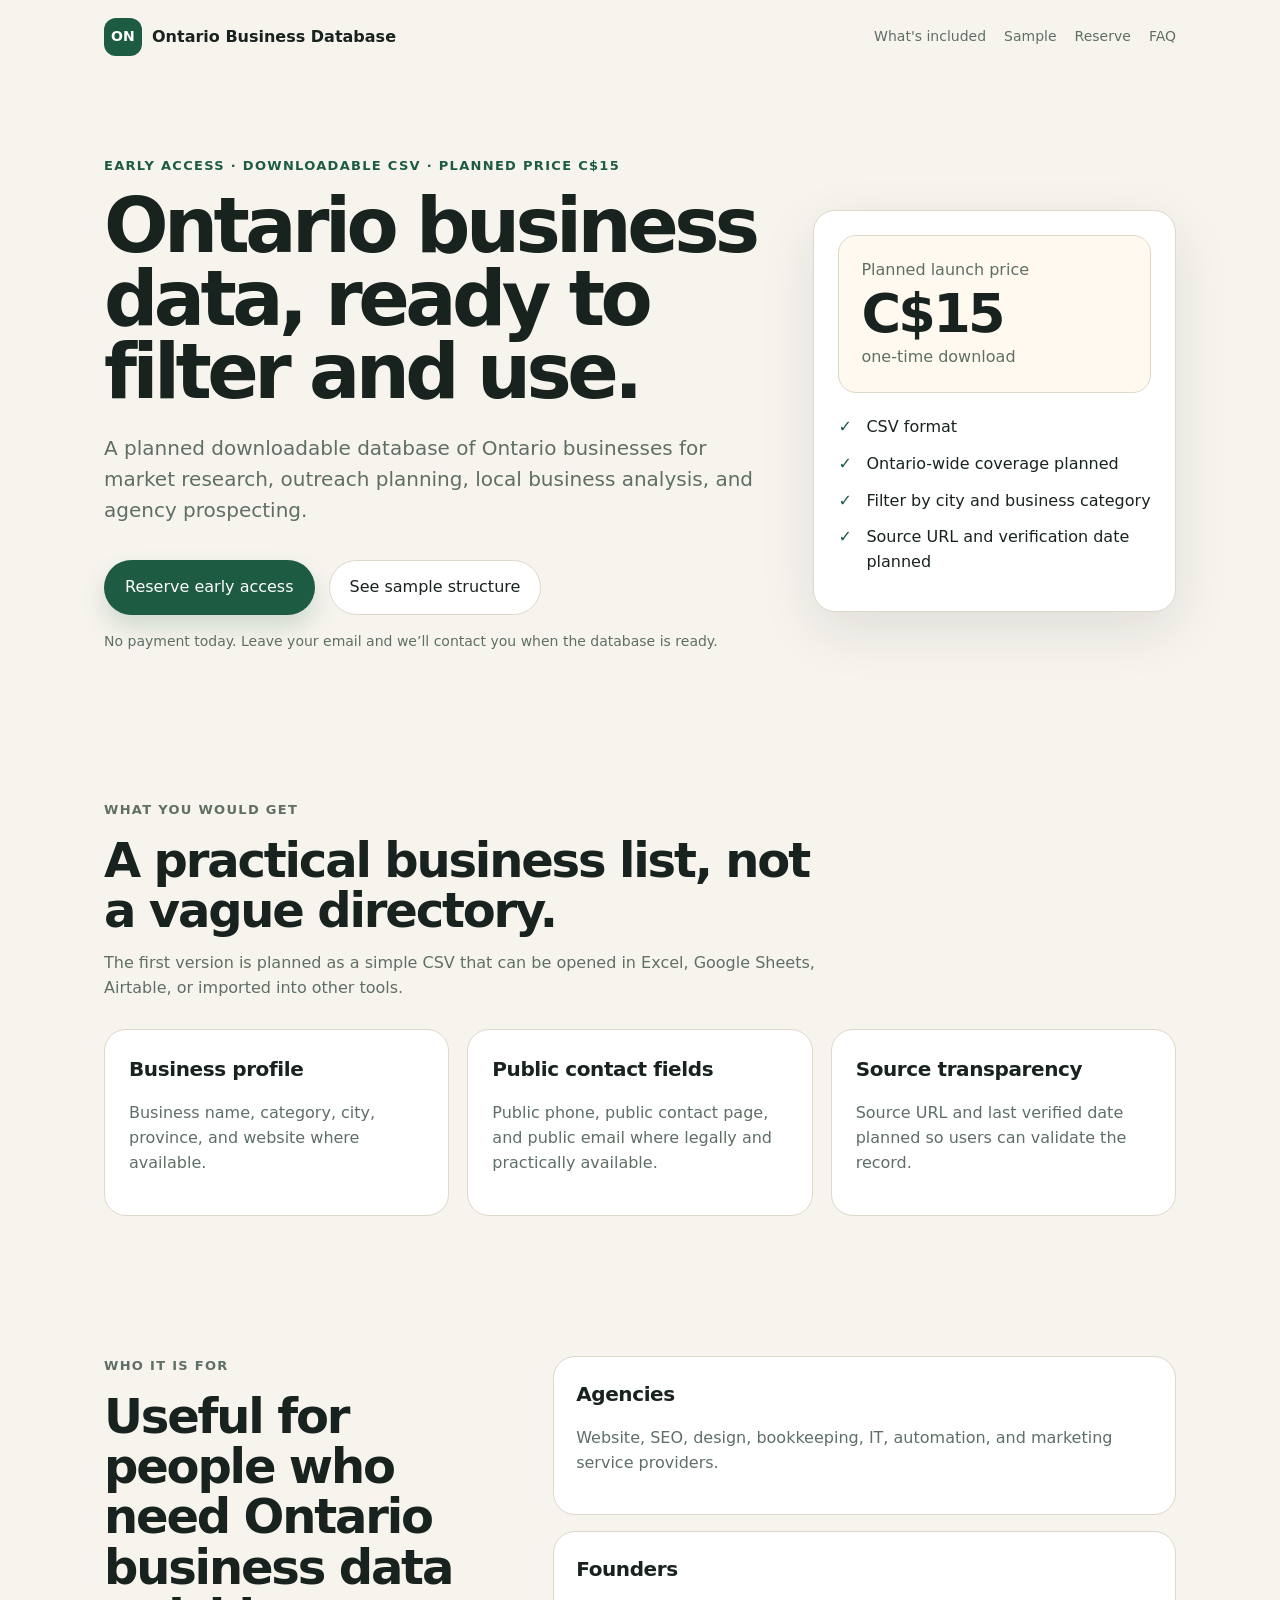
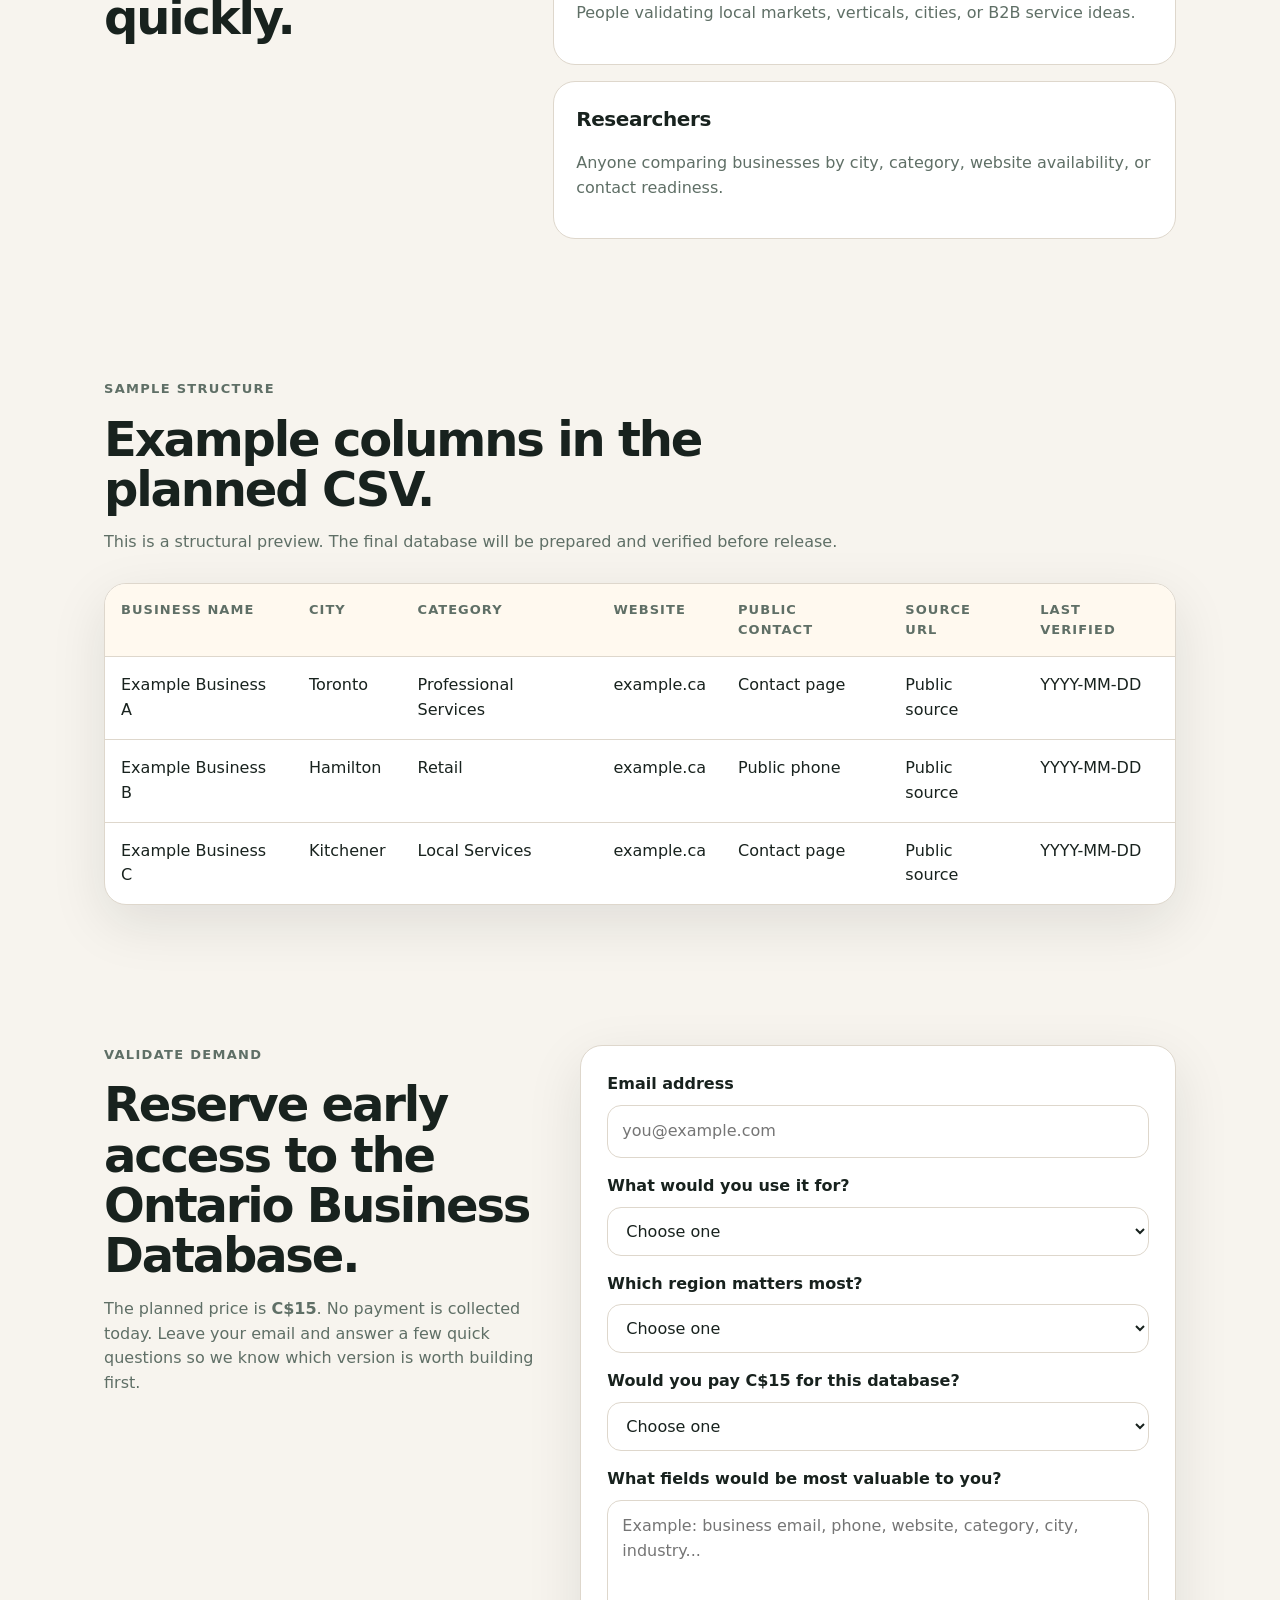
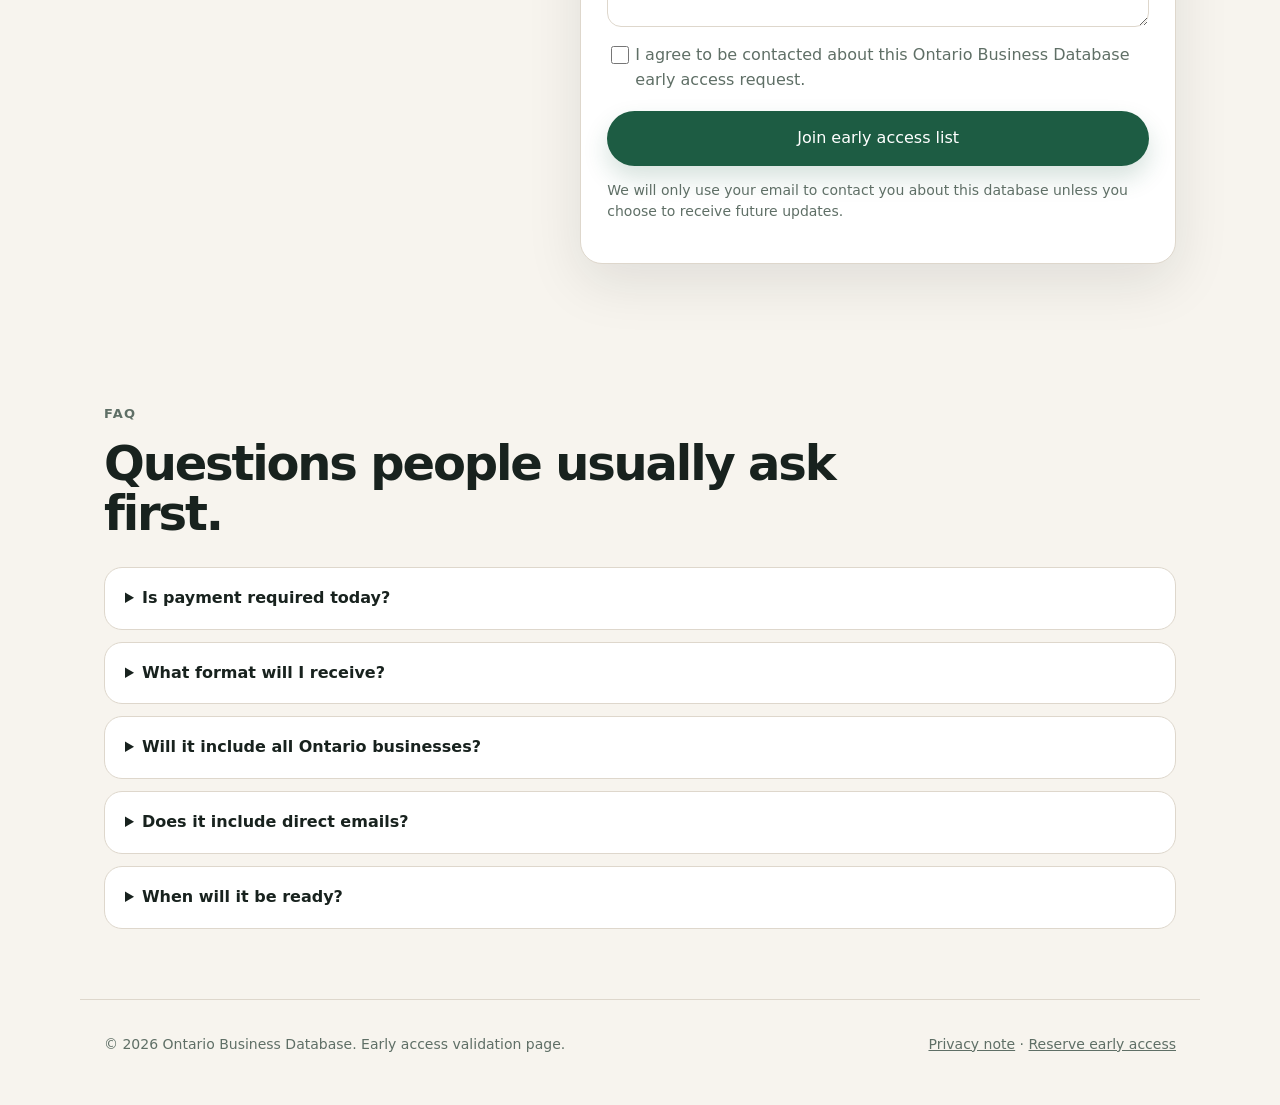
==== index.html @ 2a8e871f "Initial commit" ====
<!doctype html>
<html lang="en-CA">
<head>
  <meta charset="utf-8" />
  <meta name="viewport" content="width=device-width, initial-scale=1" />
  <title>Ontario Business Database CSV — Early Access for C$15</title>
  <meta name="description" content="Reserve early access to a downloadable Ontario business database in CSV format. Useful for market research, sales prospecting, local business analysis, and agency outreach." />
  <meta name="robots" content="index, follow" />
  <link rel="canonical" href="https://volontsevich.github.io/ontario-business-database/" />

  <meta property="og:title" content="Ontario Business Database CSV" />
  <meta property="og:description" content="A downloadable Ontario business list for market research, outreach planning, and local business analysis. Early access planned at C$15." />
  <meta property="og:type" content="website" />
  <meta property="og:url" content="https://volontsevich.github.io/ontario-business-database/" />
  <meta property="og:image" content="https://volontsevich.github.io/ontario-business-database/og-image.svg" />

  <link rel="icon" href="favicon.svg" type="image/svg+xml" />
  <link rel="manifest" href="site.webmanifest" />
  <link rel="stylesheet" href="styles.css" />

  <!-- Google Analytics 4: replace G-XXXXXXXXXX with your real Measurement ID.
       If you do not have GA4 yet, you can leave this as-is while testing locally. -->
  <script async src="https://www.googletagmanager.com/gtag/js?id=G-3ZRXRLXMK3"></script>
  <script>
    window.dataLayer = window.dataLayer || [];
    function gtag(){dataLayer.push(arguments);}
    window.gtag = window.gtag || gtag;
    gtag('js', new Date());
    gtag('config', 'G-3ZRXRLXMK3');
  </script>

  <script type="application/ld+json">
  {
    "@context": "https://schema.org",
    "@type": "Product",
    "name": "Ontario Business Database CSV",
    "description": "A planned downloadable CSV database of Ontario businesses for market research, outreach planning, local business analysis, and agency prospecting.",
    "offers": {
      "@type": "Offer",
      "price": "15.00",
      "priceCurrency": "CAD",
      "availability": "https://schema.org/PreOrder"
    }
  }
  </script>

  <script type="application/ld+json">
  {
    "@context": "https://schema.org",
    "@type": "FAQPage",
    "mainEntity": [
      {
        "@type": "Question",
        "name": "What is included in the Ontario Business Database?",
        "acceptedAnswer": {
          "@type": "Answer",
          "text": "The planned database includes business name, city, category, website, public contact details where available, source URL, and last verified date."
        }
      },
      {
        "@type": "Question",
        "name": "Is payment required today?",
        "acceptedAnswer": {
          "@type": "Answer",
          "text": "No. This early access page collects interest only. The planned price is C$15, and interested users will be contacted when the downloadable version is ready."
        }
      },
      {
        "@type": "Question",
        "name": "What format will the database use?",
        "acceptedAnswer": {
          "@type": "Answer",
          "text": "The planned format is CSV, which can be opened in Excel, Google Sheets, Airtable, and most CRM/import tools."
        }
      }
    ]
  }
  </script>
</head>

<body>
  <header class="site-header">
    <a class="brand" href="#top" aria-label="Ontario Business Database home">
      <span class="brand-mark">ON</span>
      <span>Ontario Business Database</span>
    </a>
    <nav class="nav" aria-label="Main navigation">
      <a href="#included">What's included</a>
      <a href="#sample">Sample</a>
      <a href="#reserve">Reserve</a>
      <a href="#faq">FAQ</a>
    </nav>
  </header>

  <main id="top">
    <section class="hero">
      <div class="hero-copy">
        <p class="eyebrow">Early access · downloadable CSV · planned price C$15</p>
        <h1>Ontario business data, ready to filter and use.</h1>
        <p class="hero-text">
          A planned downloadable database of Ontario businesses for market research,
          outreach planning, local business analysis, and agency prospecting.
        </p>

        <div class="hero-actions">
          <a class="button button-primary" href="#reserve" data-track="cta_reserve_click">
            Reserve early access
          </a>
          <a class="button button-secondary" href="#sample" data-track="sample_click">
            See sample structure
          </a>
        </div>

        <p class="microcopy">
          No payment today. Leave your email and we’ll contact you when the database is ready.
        </p>
      </div>

      <aside class="hero-card" aria-label="Product summary">
        <div class="price-card">
          <span class="label">Planned launch price</span>
          <strong>C$15</strong>
          <span class="muted">one-time download</span>
        </div>
        <ul class="check-list">
          <li>CSV format</li>
          <li>Ontario-wide coverage planned</li>
          <li>Filter by city and business category</li>
          <li>Source URL and verification date planned</li>
        </ul>
      </aside>
    </section>

    <section class="section" id="included">
      <div class="section-heading">
        <p class="eyebrow">What you would get</p>
        <h2>A practical business list, not a vague directory.</h2>
        <p>
          The first version is planned as a simple CSV that can be opened in Excel,
          Google Sheets, Airtable, or imported into other tools.
        </p>
      </div>

      <div class="grid cards">
        <article class="card">
          <h3>Business profile</h3>
          <p>Business name, category, city, province, and website where available.</p>
        </article>
        <article class="card">
          <h3>Public contact fields</h3>
          <p>Public phone, public contact page, and public email where legally and practically available.</p>
        </article>
        <article class="card">
          <h3>Source transparency</h3>
          <p>Source URL and last verified date planned so users can validate the record.</p>
        </article>
      </div>
    </section>

    <section class="section split">
      <div>
        <p class="eyebrow">Who it is for</p>
        <h2>Useful for people who need Ontario business data quickly.</h2>
      </div>
      <div class="use-cases">
        <div>
          <h3>Agencies</h3>
          <p>Website, SEO, design, bookkeeping, IT, automation, and marketing service providers.</p>
        </div>
        <div>
          <h3>Founders</h3>
          <p>People validating local markets, verticals, cities, or B2B service ideas.</p>
        </div>
        <div>
          <h3>Researchers</h3>
          <p>Anyone comparing businesses by city, category, website availability, or contact readiness.</p>
        </div>
      </div>
    </section>

    <section class="section sample-section" id="sample">
      <div class="section-heading">
        <p class="eyebrow">Sample structure</p>
        <h2>Example columns in the planned CSV.</h2>
        <p>This is a structural preview. The final database will be prepared and verified before release.</p>
      </div>

      <div class="table-wrapper" role="region" aria-label="Sample database columns" tabindex="0">
        <table>
          <thead>
            <tr>
              <th>Business Name</th>
              <th>City</th>
              <th>Category</th>
              <th>Website</th>
              <th>Public Contact</th>
              <th>Source URL</th>
              <th>Last Verified</th>
            </tr>
          </thead>
          <tbody>
            <tr>
              <td>Example Business A</td>
              <td>Toronto</td>
              <td>Professional Services</td>
              <td>example.ca</td>
              <td>Contact page</td>
              <td>Public source</td>
              <td>YYYY-MM-DD</td>
            </tr>
            <tr>
              <td>Example Business B</td>
              <td>Hamilton</td>
              <td>Retail</td>
              <td>example.ca</td>
              <td>Public phone</td>
              <td>Public source</td>
              <td>YYYY-MM-DD</td>
            </tr>
            <tr>
              <td>Example Business C</td>
              <td>Kitchener</td>
              <td>Local Services</td>
              <td>example.ca</td>
              <td>Contact page</td>
              <td>Public source</td>
              <td>YYYY-MM-DD</td>
            </tr>
          </tbody>
        </table>
      </div>
    </section>

    <section class="section reserve-section" id="reserve">
      <div class="reserve-copy">
        <p class="eyebrow">Validate demand</p>
        <h2>Reserve early access to the Ontario Business Database.</h2>
        <p>
          The planned price is <strong>C$15</strong>. No payment is collected today.
          Leave your email and answer a few quick questions so we know which version is worth building first.
        </p>
      </div>

      <form class="lead-form" id="leadForm">
        <div class="form-row">
          <label for="email">Email address</label>
          <input id="email" name="email" type="email" autocomplete="email" placeholder="you@example.com" required />
        </div>

        <div class="form-row">
          <label for="useCase">What would you use it for?</label>
          <select id="useCase" name="useCase" required>
            <option value="">Choose one</option>
            <option value="Sales outreach">Sales outreach</option>
            <option value="Market research">Market research</option>
            <option value="Agency prospecting">Agency prospecting</option>
            <option value="Local SEO">Local SEO</option>
            <option value="Startup validation">Startup validation</option>
            <option value="Other">Other</option>
          </select>
        </div>

        <div class="form-row">
          <label for="region">Which region matters most?</label>
          <select id="region" name="region" required>
            <option value="">Choose one</option>
            <option value="All Ontario">All Ontario</option>
            <option value="GTA">GTA</option>
            <option value="Toronto">Toronto</option>
            <option value="Mississauga">Mississauga</option>
            <option value="Brampton">Brampton</option>
            <option value="Hamilton">Hamilton</option>
            <option value="Kitchener-Waterloo">Kitchener-Waterloo</option>
            <option value="Ottawa">Ottawa</option>
            <option value="London">London</option>
            <option value="Other">Other</option>
          </select>
        </div>

        <div class="form-row">
          <label for="payIntent">Would you pay C$15 for this database?</label>
          <select id="payIntent" name="payIntent" required>
            <option value="">Choose one</option>
            <option value="Yes">Yes</option>
            <option value="Maybe">Maybe</option>
            <option value="No">No</option>
          </select>
        </div>

        <div class="form-row">
          <label for="requiredFields">What fields would be most valuable to you?</label>
          <textarea id="requiredFields" name="requiredFields" rows="4" placeholder="Example: business email, phone, website, category, city, industry..."></textarea>
        </div>

        <label class="checkbox">
          <input id="consent" name="consent" type="checkbox" required />
          <span>
            I agree to be contacted about this Ontario Business Database early access request.
          </span>
        </label>

        <button class="button button-primary full-width" type="submit">
          Join early access list
        </button>

        <p class="form-note">
          We will only use your email to contact you about this database unless you choose to receive future updates.
        </p>

        <div class="form-status" id="formStatus" role="status" aria-live="polite"></div>
      </form>

      <div class="success-panel" id="successPanel" hidden>
        <p class="eyebrow">Request received</p>
        <h2>The database is being prepared.</h2>
        <p>
          Thanks — you are on the early access list. We’ll contact you when the downloadable version is ready.
        </p>
      </div>
    </section>

    <section class="section" id="faq">
      <div class="section-heading">
        <p class="eyebrow">FAQ</p>
        <h2>Questions people usually ask first.</h2>
      </div>

      <div class="faq-list">
        <details>
          <summary>Is payment required today?</summary>
          <p>No. This page is for early access validation. The planned price is C$15, but no payment is collected today.</p>
        </details>
        <details>
          <summary>What format will I receive?</summary>
          <p>The planned format is CSV, which can be opened in Excel, Google Sheets, Airtable, and most import tools.</p>
        </details>
        <details>
          <summary>Will it include all Ontario businesses?</summary>
          <p>The goal is broad Ontario coverage, but the first release may focus on the most requested cities and categories.</p>
        </details>
        <details>
          <summary>Does it include direct emails?</summary>
          <p>Only public contact details will be considered, and only where legally and practically appropriate. Contact pages may be included instead of direct emails.</p>
        </details>
        <details>
          <summary>When will it be ready?</summary>
          <p>The release date depends on demand. Early access submissions help determine whether to build the first downloadable version.</p>
        </details>
      </div>
    </section>
  </main>

  <footer class="site-footer">
    <p>© <span id="year"></span> Ontario Business Database. Early access validation page.</p>
    <p>
      <a href="privacy.html">Privacy note</a>
      <span aria-hidden="true"> · </span>
      <a href="#reserve">Reserve early access</a>
    </p>
  </footer>

  <script src="script.js"></script>
</body>
</html>
---- styles.css ----
:root {
  --bg: #f7f4ee;
  --surface: #ffffff;
  --surface-soft: #fff9ef;
  --text: #18221e;
  --muted: #5f6f66;
  --line: #ded7cc;
  --accent: #1d5c43;
  --accent-dark: #143d2e;
  --accent-soft: #dbeadd;
  --warning: #7a4c00;
  --warning-bg: #fff4d6;
  --success-bg: #e8f5ec;
  --success: #1d5c43;
  --shadow: 0 18px 55px rgba(22, 33, 28, 0.10);
  --radius: 22px;
  --max: 1120px;
}

* {
  box-sizing: border-box;
}

html {
  scroll-behavior: smooth;
}

body {
  margin: 0;
  font-family: Inter, ui-sans-serif, system-ui, -apple-system, BlinkMacSystemFont, "Segoe UI", sans-serif;
  background: var(--bg);
  color: var(--text);
  line-height: 1.55;
}

a {
  color: inherit;
}

.site-header {
  position: sticky;
  top: 0;
  z-index: 20;
  display: flex;
  align-items: center;
  justify-content: space-between;
  gap: 24px;
  max-width: var(--max);
  margin: 0 auto;
  padding: 18px 24px;
  background: rgba(247, 244, 238, 0.86);
  backdrop-filter: blur(16px);
}

.brand {
  display: inline-flex;
  align-items: center;
  gap: 10px;
  text-decoration: none;
  font-weight: 750;
}

.brand-mark {
  display: inline-grid;
  place-items: center;
  width: 38px;
  height: 38px;
  border-radius: 12px;
  background: var(--accent);
  color: white;
  font-size: 14px;
  letter-spacing: 0.02em;
}

.nav {
  display: flex;
  gap: 18px;
  color: var(--muted);
  font-size: 14px;
}

.nav a {
  text-decoration: none;
}

.nav a:hover {
  color: var(--text);
}

.hero {
  max-width: var(--max);
  margin: 0 auto;
  padding: 82px 24px 64px;
  display: grid;
  grid-template-columns: minmax(0, 1.3fr) minmax(320px, 0.7fr);
  gap: 36px;
  align-items: center;
}

.hero-copy h1 {
  margin: 0;
  max-width: 780px;
  font-size: clamp(44px, 7vw, 76px);
  line-height: 0.96;
  letter-spacing: -0.06em;
}

.hero-text {
  max-width: 660px;
  margin: 24px 0 0;
  font-size: 20px;
  color: var(--muted);
}

.eyebrow {
  margin: 0 0 14px;
  color: var(--accent);
  font-size: 13px;
  font-weight: 800;
  letter-spacing: 0.10em;
  text-transform: uppercase;
}

.hero-actions {
  display: flex;
  flex-wrap: wrap;
  gap: 14px;
  margin-top: 34px;
}

.button {
  display: inline-flex;
  align-items: center;
  justify-content: center;
  min-height: 50px;
  padding: 14px 20px;
  border-radius: 999px;
  border: 1px solid transparent;
  font-weight: 750;
  text-decoration: none;
  cursor: pointer;
  transition: transform 0.16s ease, box-shadow 0.16s ease, background 0.16s ease;
  font: inherit;
}

.button:hover {
  transform: translateY(-1px);
}

.button-primary {
  background: var(--accent);
  color: white;
  box-shadow: 0 12px 24px rgba(29, 92, 67, 0.18);
}

.button-primary:hover {
  background: var(--accent-dark);
}

.button-secondary {
  background: var(--surface);
  color: var(--text);
  border-color: var(--line);
}

.microcopy,
.form-note {
  color: var(--muted);
  font-size: 14px;
}

.microcopy {
  margin-top: 16px;
}

.hero-card {
  background: var(--surface);
  border: 1px solid var(--line);
  border-radius: var(--radius);
  padding: 24px;
  box-shadow: var(--shadow);
}

.price-card {
  padding: 22px;
  border-radius: 18px;
  background: var(--surface-soft);
  border: 1px solid var(--line);
}

.price-card .label,
.price-card .muted {
  display: block;
  color: var(--muted);
}

.price-card strong {
  display: block;
  margin: 4px 0;
  font-size: 54px;
  line-height: 1;
  letter-spacing: -0.05em;
}

.check-list {
  padding: 0;
  margin: 22px 0 0;
  list-style: none;
}

.check-list li {
  position: relative;
  padding-left: 28px;
  margin: 12px 0;
}

.check-list li::before {
  content: "✓";
  position: absolute;
  left: 0;
  color: var(--accent);
  font-weight: 900;
}

.section {
  max-width: var(--max);
  margin: 0 auto;
  padding: 70px 24px;
}

.section-heading {
  max-width: 740px;
  margin-bottom: 28px;
}

.section h2 {
  margin: 0;
  font-size: clamp(30px, 4.5vw, 48px);
  line-height: 1.05;
  letter-spacing: -0.045em;
}

.section h3 {
  margin: 0 0 10px;
  font-size: 20px;
  letter-spacing: -0.02em;
}

.section p {
  color: var(--muted);
}

.grid {
  display: grid;
  gap: 18px;
}

.cards {
  grid-template-columns: repeat(3, 1fr);
}

.card {
  padding: 24px;
  border: 1px solid var(--line);
  border-radius: var(--radius);
  background: var(--surface);
}

.split {
  display: grid;
  grid-template-columns: 0.8fr 1.2fr;
  gap: 34px;
  align-items: start;
}

.use-cases {
  display: grid;
  gap: 16px;
}

.use-cases > div {
  padding: 22px;
  border-radius: var(--radius);
  background: var(--surface);
  border: 1px solid var(--line);
}

.table-wrapper {
  overflow-x: auto;
  border: 1px solid var(--line);
  border-radius: var(--radius);
  background: var(--surface);
  box-shadow: var(--shadow);
}

table {
  width: 100%;
  min-width: 850px;
  border-collapse: collapse;
}

th,
td {
  padding: 16px;
  text-align: left;
  border-bottom: 1px solid var(--line);
  vertical-align: top;
}

th {
  background: var(--surface-soft);
  font-size: 13px;
  color: var(--muted);
  text-transform: uppercase;
  letter-spacing: 0.08em;
}

tbody tr:last-child td {
  border-bottom: 0;
}

.reserve-section {
  display: grid;
  grid-template-columns: 0.85fr 1.15fr;
  gap: 36px;
  align-items: start;
}

.lead-form,
.success-panel {
  padding: 26px;
  background: var(--surface);
  border: 1px solid var(--line);
  border-radius: var(--radius);
  box-shadow: var(--shadow);
}

.form-row {
  display: grid;
  gap: 8px;
  margin-bottom: 16px;
}

label {
  font-weight: 750;
}

input,
select,
textarea {
  width: 100%;
  border: 1px solid var(--line);
  border-radius: 14px;
  background: #fff;
  color: var(--text);
  padding: 13px 14px;
  font: inherit;
}

input:focus,
select:focus,
textarea:focus {
  outline: 3px solid var(--accent-soft);
  border-color: var(--accent);
}

.checkbox {
  display: grid;
  grid-template-columns: 18px 1fr;
  gap: 10px;
  align-items: start;
  margin: 16px 0 18px;
  font-weight: 500;
  color: var(--muted);
}

.checkbox input {
  width: 18px;
  height: 18px;
  margin-top: 3px;
}

.full-width {
  width: 100%;
}

.form-status {
  display: none;
  margin-top: 14px;
  padding: 12px 14px;
  border-radius: 14px;
  font-size: 14px;
}

.form-status.is-visible {
  display: block;
}

.form-status.is-warning {
  color: var(--warning);
  background: var(--warning-bg);
  border: 1px solid rgba(122, 76, 0, 0.25);
}

.form-status.is-success {
  color: var(--success);
  background: var(--success-bg);
  border: 1px solid rgba(29, 92, 67, 0.20);
}

.success-panel {
  background: var(--success-bg);
}

.faq-list {
  display: grid;
  gap: 12px;
}

details {
  background: var(--surface);
  border: 1px solid var(--line);
  border-radius: 18px;
  padding: 18px 20px;
}

summary {
  cursor: pointer;
  font-weight: 800;
}

details p {
  margin-bottom: 0;
}

.site-footer {
  max-width: var(--max);
  margin: 0 auto;
  padding: 34px 24px 50px;
  display: flex;
  justify-content: space-between;
  gap: 20px;
  color: var(--muted);
  font-size: 14px;
  border-top: 1px solid var(--line);
}

.site-footer p {
  margin: 0;
}

.site-footer a:hover {
  color: var(--text);
}

@media (max-width: 860px) {
  .site-header {
    align-items: flex-start;
    flex-direction: column;
  }

  .nav {
    width: 100%;
    overflow-x: auto;
    padding-bottom: 4px;
  }

  .hero,
  .split,
  .reserve-section {
    grid-template-columns: 1fr;
  }

  .cards {
    grid-template-columns: 1fr;
  }

  .hero {
    padding-top: 52px;
  }

  .site-footer {
    flex-direction: column;
  }
}

@media (max-width: 520px) {
  .hero,
  .section,
  .site-header,
  .site-footer {
    padding-left: 18px;
    padding-right: 18px;
  }

  .hero-copy h1 {
    font-size: 42px;
  }

  .button {
    width: 100%;
  }
}
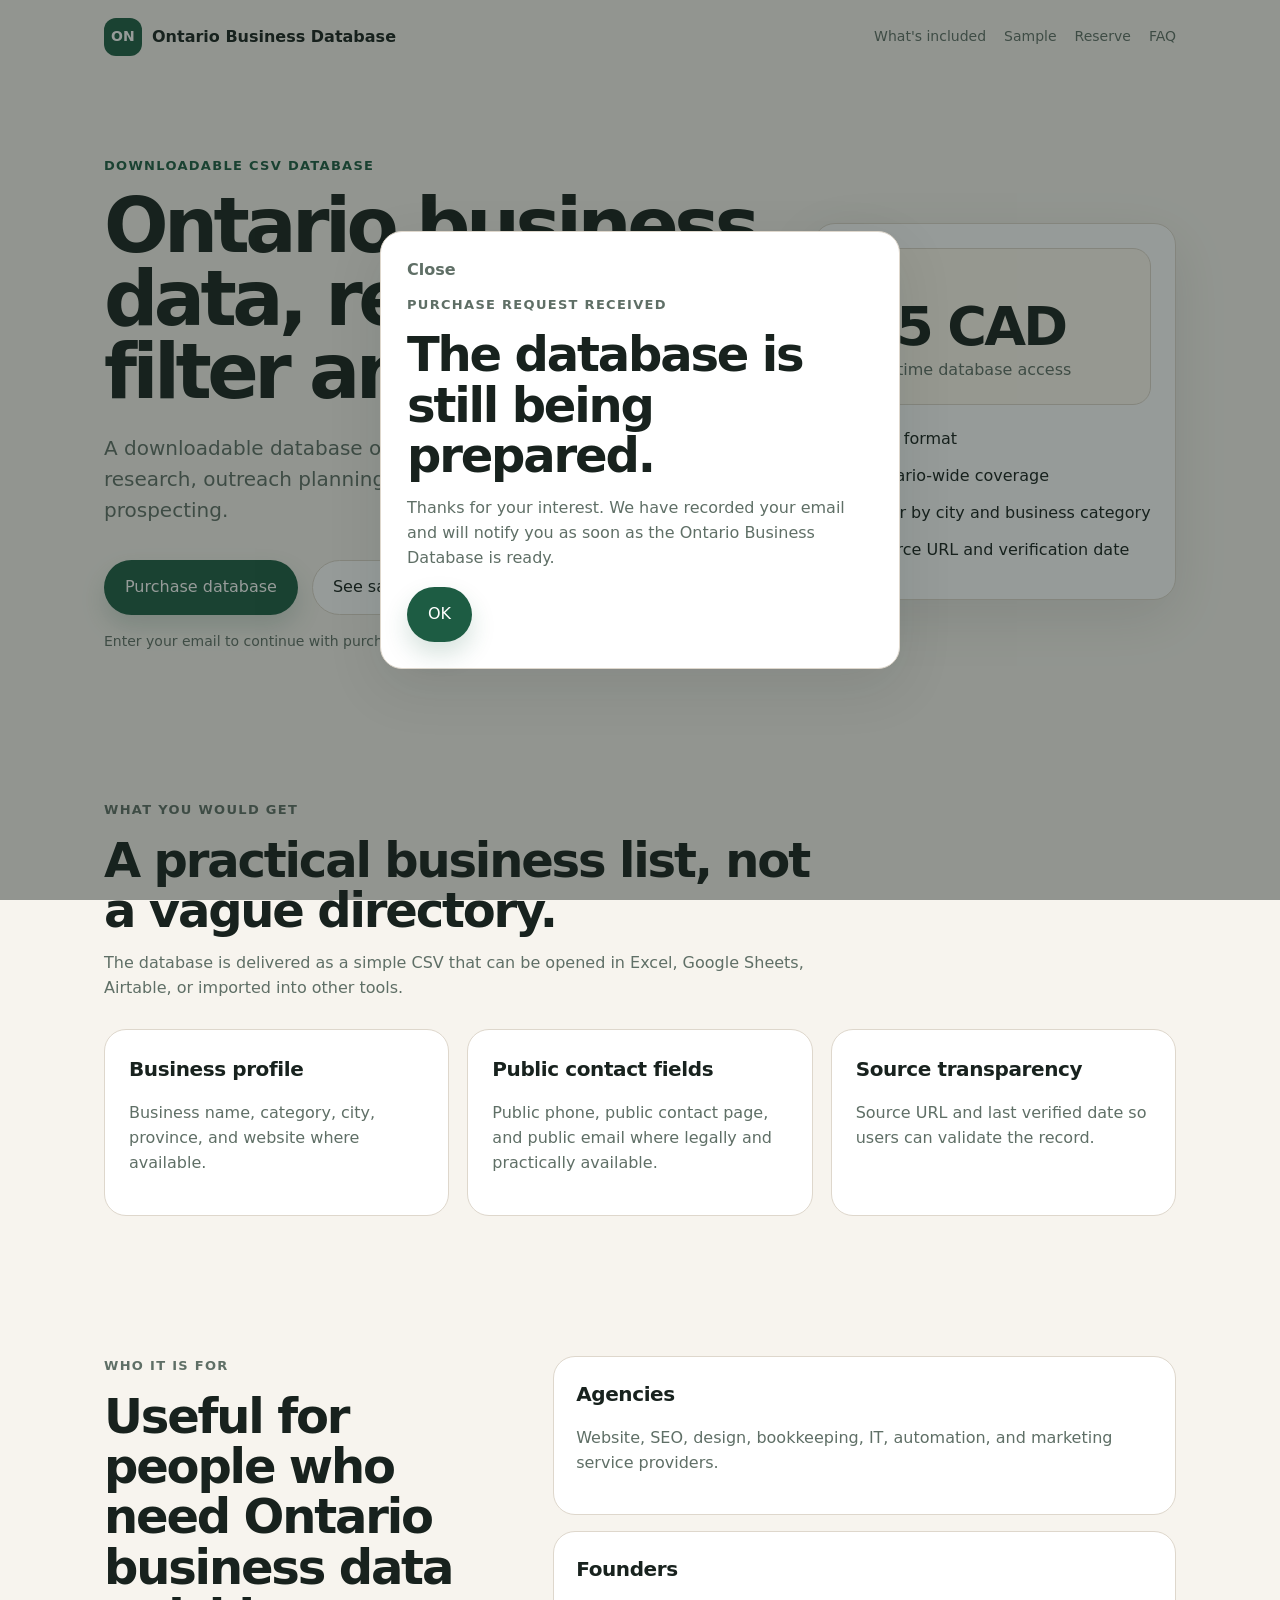
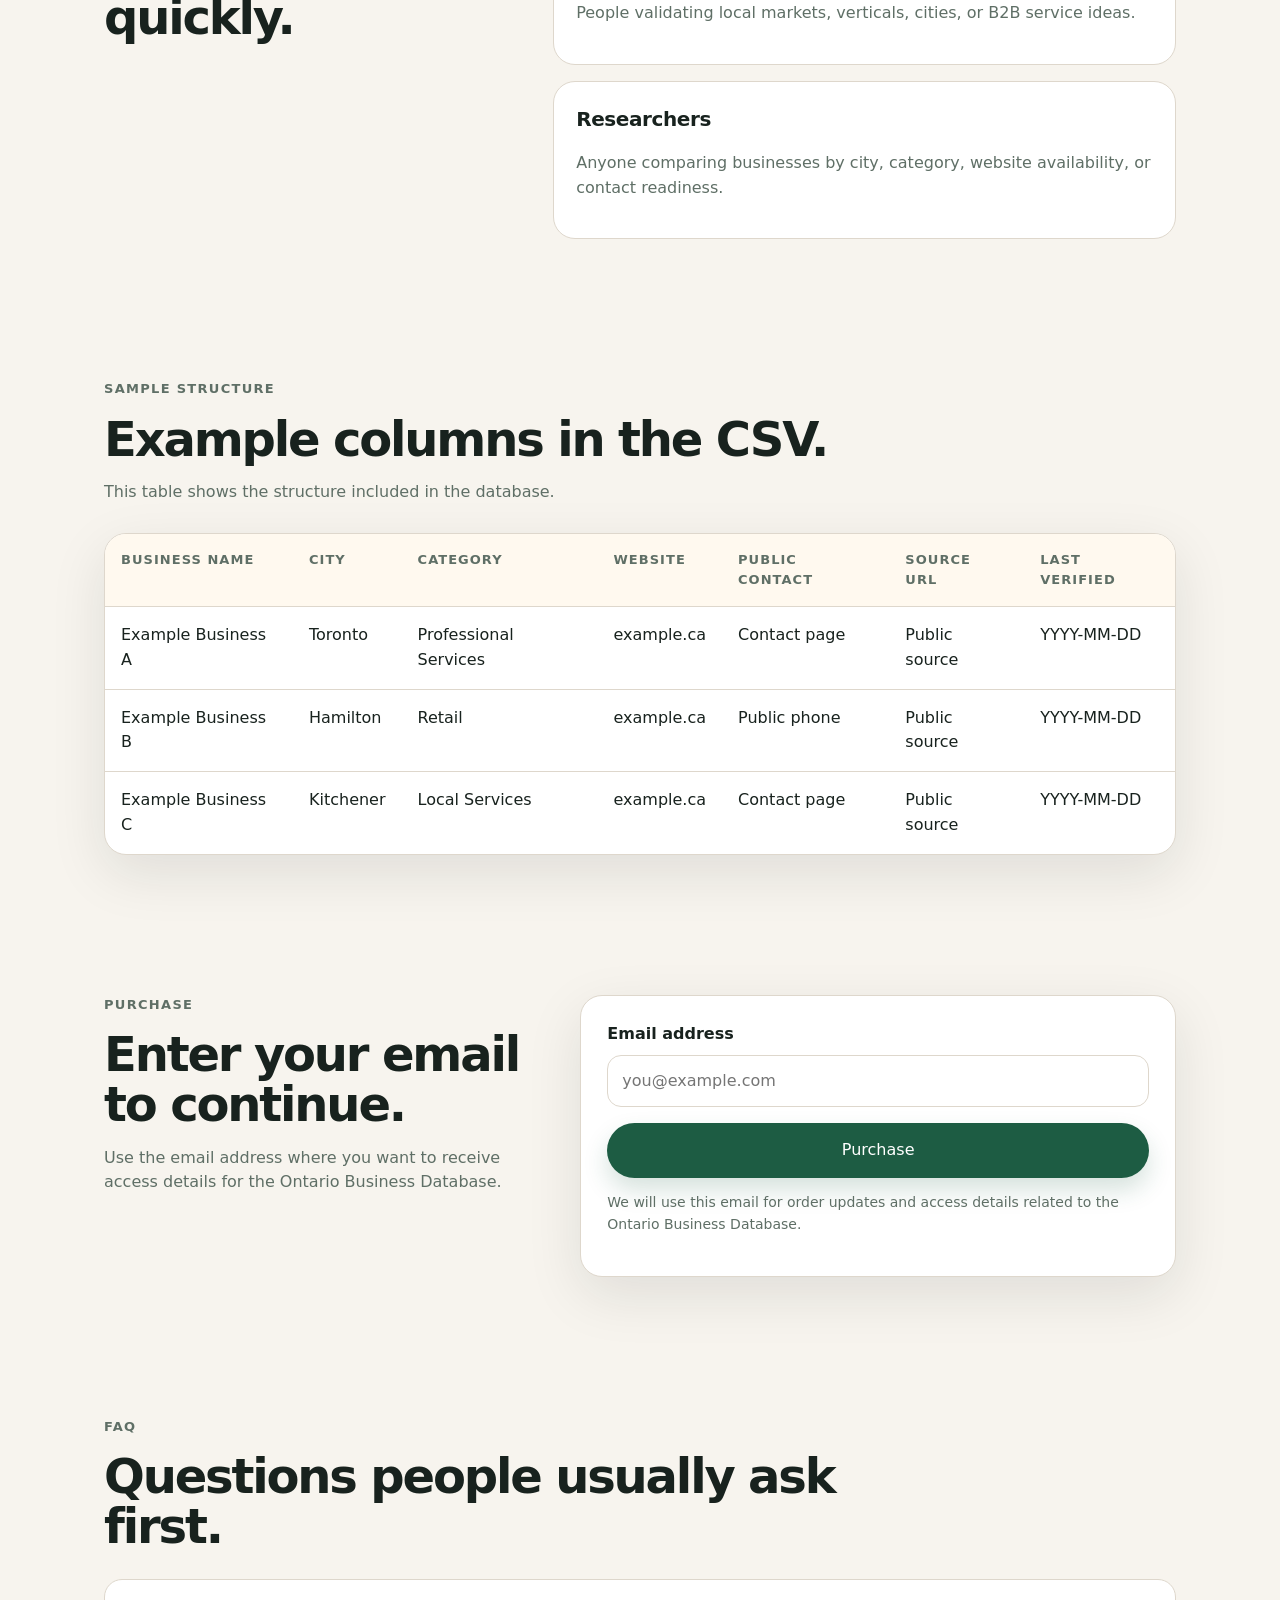
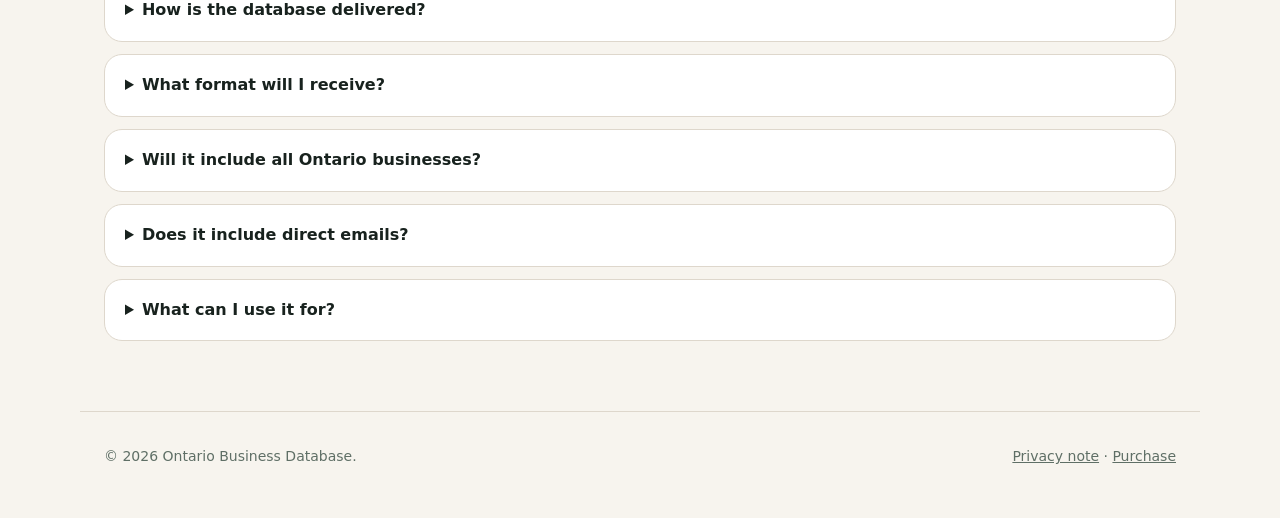
==== commit 0a6fdba0: "Refactoring" ====
--- a/index.html
+++ b/index.html
@@ -3,13 +3,13 @@
 <head>
   <meta charset="utf-8" />
   <meta name="viewport" content="width=device-width, initial-scale=1" />
-  <title>Ontario Business Database CSV — Early Access for C$15</title>
-  <meta name="description" content="Reserve early access to a downloadable Ontario business database in CSV format. Useful for market research, sales prospecting, local business analysis, and agency outreach." />
+  <title>Ontario Business Database CSV</title>
+  <meta name="description" content="Downloadable Ontario business database in CSV format for market research, sales prospecting, local business analysis, and agency outreach." />
   <meta name="robots" content="index, follow" />
   <link rel="canonical" href="https://volontsevich.github.io/ontario-business-database/" />
 
   <meta property="og:title" content="Ontario Business Database CSV" />
-  <meta property="og:description" content="A downloadable Ontario business list for market research, outreach planning, and local business analysis. Early access planned at C$15." />
+  <meta property="og:description" content="A downloadable Ontario business list for market research, outreach planning, and local business analysis." />
   <meta property="og:type" content="website" />
   <meta property="og:url" content="https://volontsevich.github.io/ontario-business-database/" />
   <meta property="og:image" content="https://volontsevich.github.io/ontario-business-database/og-image.svg" />
@@ -34,12 +34,11 @@
     "@context": "https://schema.org",
     "@type": "Product",
     "name": "Ontario Business Database CSV",
-    "description": "A planned downloadable CSV database of Ontario businesses for market research, outreach planning, local business analysis, and agency prospecting.",
+    "description": "A downloadable CSV database of Ontario businesses for market research, outreach planning, local business analysis, and agency prospecting.",
     "offers": {
       "@type": "Offer",
       "price": "15.00",
-      "priceCurrency": "CAD",
-      "availability": "https://schema.org/PreOrder"
+      "priceCurrency": "CAD"
     }
   }
   </script>
@@ -59,10 +58,10 @@
       },
       {
         "@type": "Question",
-        "name": "Is payment required today?",
+        "name": "How is the database delivered?",
         "acceptedAnswer": {
           "@type": "Answer",
-          "text": "No. This early access page collects interest only. The planned price is C$15, and interested users will be contacted when the downloadable version is ready."
+          "text": "The database is delivered as a CSV file that can be opened in Excel, Google Sheets, Airtable, and most CRM/import tools."
         }
       },
       {
@@ -70,7 +69,7 @@
         "name": "What format will the database use?",
         "acceptedAnswer": {
           "@type": "Answer",
-          "text": "The planned format is CSV, which can be opened in Excel, Google Sheets, Airtable, and most CRM/import tools."
+          "text": "The format is CSV, which can be opened in Excel, Google Sheets, Airtable, and most CRM/import tools."
         }
       }
     ]
@@ -95,16 +94,16 @@
   <main id="top">
     <section class="hero">
       <div class="hero-copy">
-        <p class="eyebrow">Early access · downloadable CSV · planned price C$15</p>
+        <p class="eyebrow">Downloadable CSV database</p>
         <h1>Ontario business data, ready to filter and use.</h1>
         <p class="hero-text">
-          A planned downloadable database of Ontario businesses for market research,
+          A downloadable database of Ontario businesses for market research,
           outreach planning, local business analysis, and agency prospecting.
         </p>
 
         <div class="hero-actions">
           <a class="button button-primary" href="#reserve" data-track="cta_reserve_click">
-            Reserve early access
+            Purchase database
           </a>
           <a class="button button-secondary" href="#sample" data-track="sample_click">
             See sample structure
@@ -112,21 +111,21 @@
         </div>
 
         <p class="microcopy">
-          No payment today. Leave your email and we’ll contact you when the database is ready.
+          Enter your email to continue with purchase access.
         </p>
       </div>
 
       <aside class="hero-card" aria-label="Product summary">
         <div class="price-card">
-          <span class="label">Planned launch price</span>
-          <strong>C$15</strong>
-          <span class="muted">one-time download</span>
+          <span class="label">Price</span>
+          <strong>15 CAD</strong>
+          <span class="muted">one-time database access</span>
         </div>
         <ul class="check-list">
           <li>CSV format</li>
-          <li>Ontario-wide coverage planned</li>
+          <li>Ontario-wide coverage</li>
           <li>Filter by city and business category</li>
-          <li>Source URL and verification date planned</li>
+          <li>Source URL and verification date</li>
         </ul>
       </aside>
     </section>
@@ -136,7 +135,7 @@
         <p class="eyebrow">What you would get</p>
         <h2>A practical business list, not a vague directory.</h2>
         <p>
-          The first version is planned as a simple CSV that can be opened in Excel,
+          The database is delivered as a simple CSV that can be opened in Excel,
           Google Sheets, Airtable, or imported into other tools.
         </p>
       </div>
@@ -152,7 +151,7 @@
         </article>
         <article class="card">
           <h3>Source transparency</h3>
-          <p>Source URL and last verified date planned so users can validate the record.</p>
+          <p>Source URL and last verified date so users can validate the record.</p>
         </article>
       </div>
     </section>
@@ -181,8 +180,8 @@
     <section class="section sample-section" id="sample">
       <div class="section-heading">
         <p class="eyebrow">Sample structure</p>
-        <h2>Example columns in the planned CSV.</h2>
-        <p>This is a structural preview. The final database will be prepared and verified before release.</p>
+        <h2>Example columns in the CSV.</h2>
+        <p>This table shows the structure included in the database.</p>
       </div>
 
       <div class="table-wrapper" role="region" aria-label="Sample database columns" tabindex="0">
@@ -233,11 +232,10 @@
 
     <section class="section reserve-section" id="reserve">
       <div class="reserve-copy">
-        <p class="eyebrow">Validate demand</p>
-        <h2>Reserve early access to the Ontario Business Database.</h2>
+        <p class="eyebrow">Purchase</p>
+        <h2>Enter your email to continue.</h2>
         <p>
-          The planned price is <strong>C$15</strong>. No payment is collected today.
-          Leave your email and answer a few quick questions so we know which version is worth building first.
+          Use the email address where you want to receive access details for the Ontario Business Database.
         </p>
       </div>
 
@@ -247,75 +245,38 @@
           <input id="email" name="email" type="email" autocomplete="email" placeholder="you@example.com" required />
         </div>
 
-        <div class="form-row">
-          <label for="useCase">What would you use it for?</label>
-          <select id="useCase" name="useCase" required>
-            <option value="">Choose one</option>
-            <option value="Sales outreach">Sales outreach</option>
-            <option value="Market research">Market research</option>
-            <option value="Agency prospecting">Agency prospecting</option>
-            <option value="Local SEO">Local SEO</option>
-            <option value="Startup validation">Startup validation</option>
-            <option value="Other">Other</option>
-          </select>
-        </div>
-
-        <div class="form-row">
-          <label for="region">Which region matters most?</label>
-          <select id="region" name="region" required>
-            <option value="">Choose one</option>
-            <option value="All Ontario">All Ontario</option>
-            <option value="GTA">GTA</option>
-            <option value="Toronto">Toronto</option>
-            <option value="Mississauga">Mississauga</option>
-            <option value="Brampton">Brampton</option>
-            <option value="Hamilton">Hamilton</option>
-            <option value="Kitchener-Waterloo">Kitchener-Waterloo</option>
-            <option value="Ottawa">Ottawa</option>
-            <option value="London">London</option>
-            <option value="Other">Other</option>
-          </select>
-        </div>
-
-        <div class="form-row">
-          <label for="payIntent">Would you pay C$15 for this database?</label>
-          <select id="payIntent" name="payIntent" required>
-            <option value="">Choose one</option>
-            <option value="Yes">Yes</option>
-            <option value="Maybe">Maybe</option>
-            <option value="No">No</option>
-          </select>
-        </div>
-
-        <div class="form-row">
-          <label for="requiredFields">What fields would be most valuable to you?</label>
-          <textarea id="requiredFields" name="requiredFields" rows="4" placeholder="Example: business email, phone, website, category, city, industry..."></textarea>
-        </div>
-
-        <label class="checkbox">
-          <input id="consent" name="consent" type="checkbox" required />
-          <span>
-            I agree to be contacted about this Ontario Business Database early access request.
-          </span>
-        </label>
-
         <button class="button button-primary full-width" type="submit">
-          Join early access list
+          Purchase
         </button>
 
         <p class="form-note">
-          We will only use your email to contact you about this database unless you choose to receive future updates.
+          We will use this email for order updates and access details related to the Ontario Business Database.
         </p>
 
         <div class="form-status" id="formStatus" role="status" aria-live="polite"></div>
       </form>
 
-      <div class="success-panel" id="successPanel" hidden>
-        <p class="eyebrow">Request received</p>
-        <h2>The database is being prepared.</h2>
-        <p>
-          Thanks — you are on the early access list. We’ll contact you when the downloadable version is ready.
-        </p>
+      <div class="modal-backdrop" id="interestModal" hidden>
+        <div
+          class="modal-dialog"
+          role="dialog"
+          aria-modal="true"
+          aria-labelledby="interestModalTitle"
+          aria-describedby="interestModalDescription"
+          tabindex="-1"
+        >
+          <button class="modal-close" id="interestModalClose" type="button" aria-label="Close message">
+            Close
+          </button>
+          <p class="eyebrow">Purchase request received</p>
+          <h2 id="interestModalTitle">The database is still being prepared.</h2>
+          <p id="interestModalDescription">
+            Thanks for your interest. We have recorded your email and will notify you as soon as the Ontario Business Database is ready.
+          </p>
+          <button class="button button-primary" id="interestModalAction" type="button">
+            OK
+          </button>
+        </div>
       </div>
     </section>
 
@@ -327,35 +288,35 @@
 
       <div class="faq-list">
         <details>
-          <summary>Is payment required today?</summary>
-          <p>No. This page is for early access validation. The planned price is C$15, but no payment is collected today.</p>
+          <summary>How is the database delivered?</summary>
+          <p>The database is delivered as a CSV file that can be opened in Excel, Google Sheets, Airtable, and most import tools.</p>
         </details>
         <details>
           <summary>What format will I receive?</summary>
-          <p>The planned format is CSV, which can be opened in Excel, Google Sheets, Airtable, and most import tools.</p>
+          <p>The format is CSV, which can be opened in Excel, Google Sheets, Airtable, and most import tools.</p>
         </details>
         <details>
           <summary>Will it include all Ontario businesses?</summary>
-          <p>The goal is broad Ontario coverage, but the first release may focus on the most requested cities and categories.</p>
+          <p>The goal is broad Ontario coverage across cities and business categories.</p>
         </details>
         <details>
           <summary>Does it include direct emails?</summary>
           <p>Only public contact details will be considered, and only where legally and practically appropriate. Contact pages may be included instead of direct emails.</p>
         </details>
         <details>
-          <summary>When will it be ready?</summary>
-          <p>The release date depends on demand. Early access submissions help determine whether to build the first downloadable version.</p>
+          <summary>What can I use it for?</summary>
+          <p>Common use cases include market research, local business analysis, outreach planning, and agency prospecting.</p>
         </details>
       </div>
     </section>
   </main>
 
   <footer class="site-footer">
-    <p>© <span id="year"></span> Ontario Business Database. Early access validation page.</p>
+    <p>© <span id="year"></span> Ontario Business Database.</p>
     <p>
       <a href="privacy.html">Privacy note</a>
       <span aria-hidden="true"> · </span>
-      <a href="#reserve">Reserve early access</a>
+      <a href="#reserve">Purchase</a>
     </p>
   </footer>
 
--- a/styles.css
+++ b/styles.css
@@ -326,8 +326,7 @@
   align-items: start;
 }
 
-.lead-form,
-.success-panel {
+.lead-form {
   padding: 26px;
   background: var(--surface);
   border: 1px solid var(--line);
@@ -408,8 +407,48 @@
   border: 1px solid rgba(29, 92, 67, 0.20);
 }
 
-.success-panel {
-  background: var(--success-bg);
+body.modal-open {
+  overflow: hidden;
+}
+
+.modal-backdrop {
+  position: fixed;
+  inset: 0;
+  z-index: 40;
+  display: grid;
+  place-items: center;
+  padding: 24px;
+  background: rgba(24, 34, 30, 0.45);
+}
+
+.modal-dialog {
+  width: min(100%, 520px);
+  padding: 26px;
+  border: 1px solid var(--line);
+  border-radius: var(--radius);
+  background: var(--surface);
+  box-shadow: var(--shadow);
+}
+
+.modal-dialog h2 {
+  margin-top: 0;
+}
+
+.modal-close {
+  display: inline-flex;
+  margin-left: auto;
+  margin-bottom: 12px;
+  padding: 0;
+  border: 0;
+  background: transparent;
+  color: var(--muted);
+  font: inherit;
+  font-weight: 700;
+  cursor: pointer;
+}
+
+.modal-close:hover {
+  color: var(--text);
 }
 
 .faq-list {
@@ -482,6 +521,10 @@
   .site-footer {
     flex-direction: column;
   }
+
+  .modal-backdrop {
+    padding: 18px;
+  }
 }
 
 @media (max-width: 520px) {
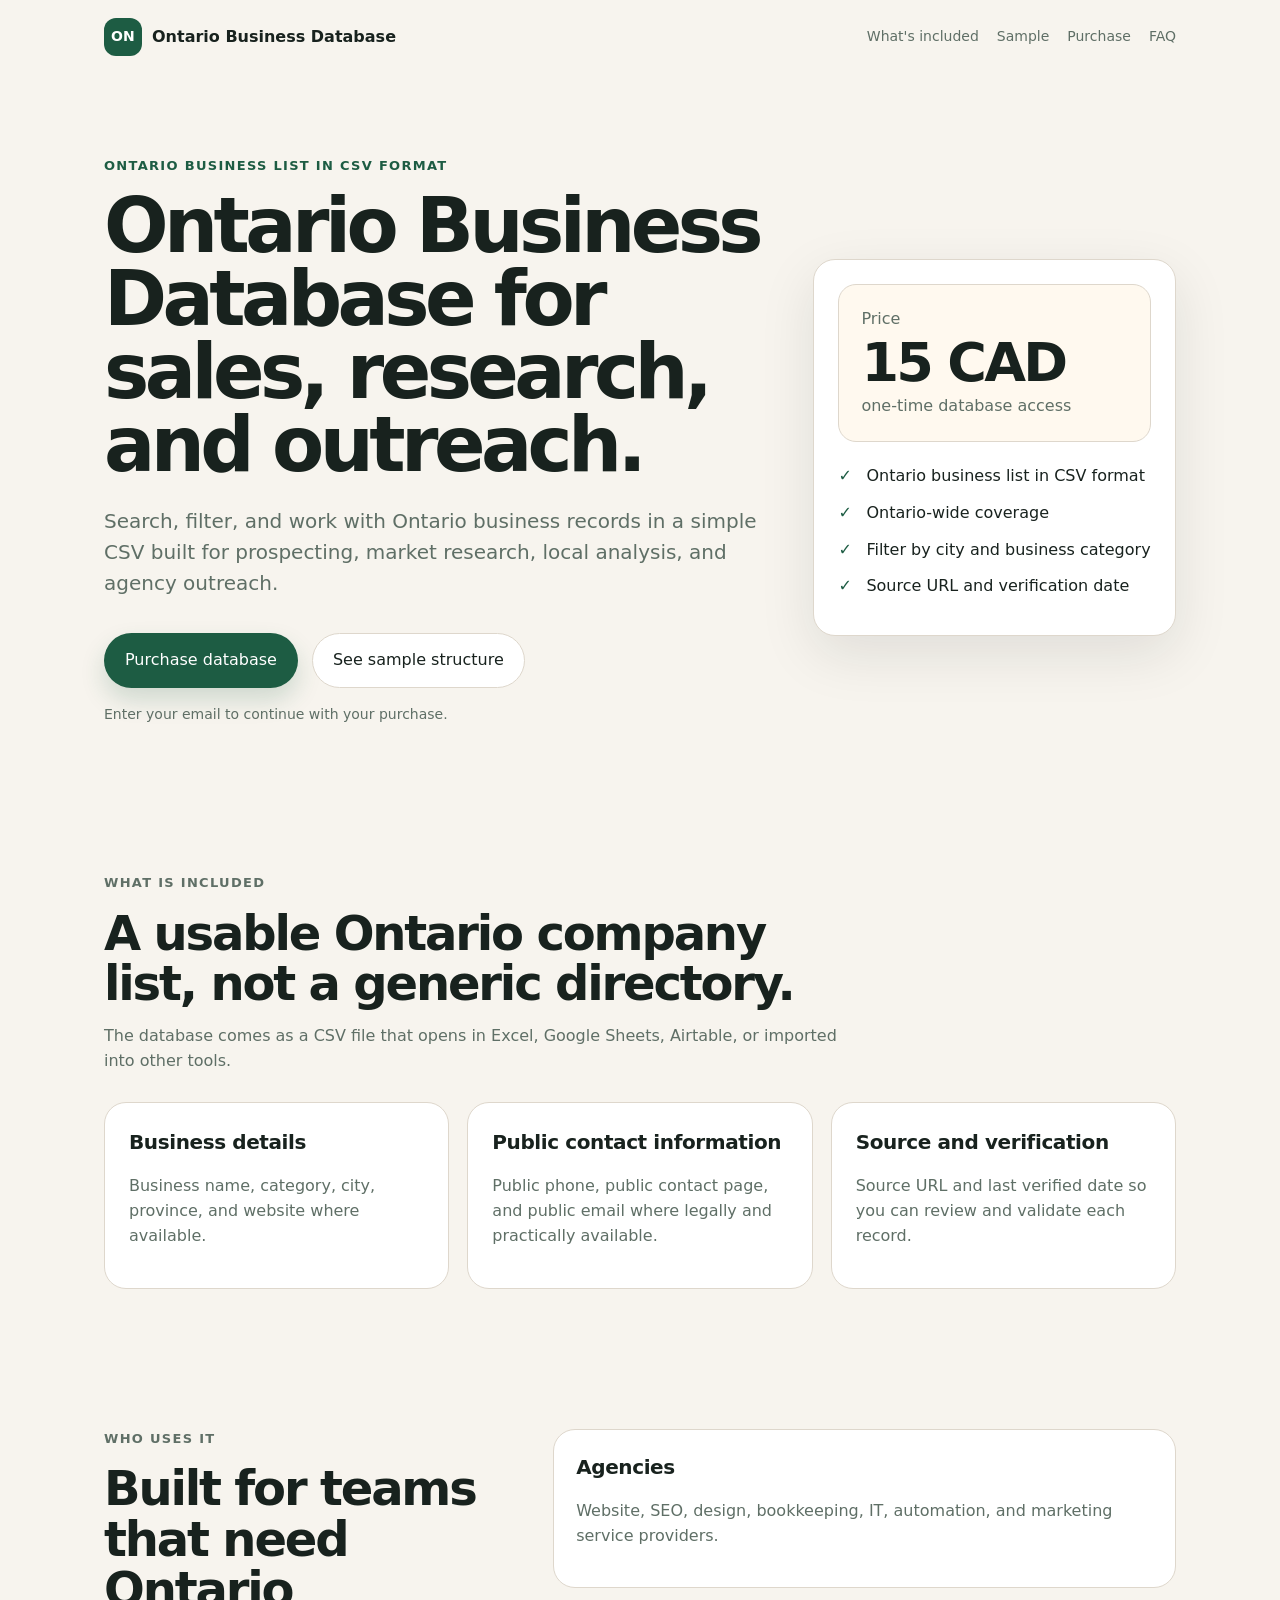
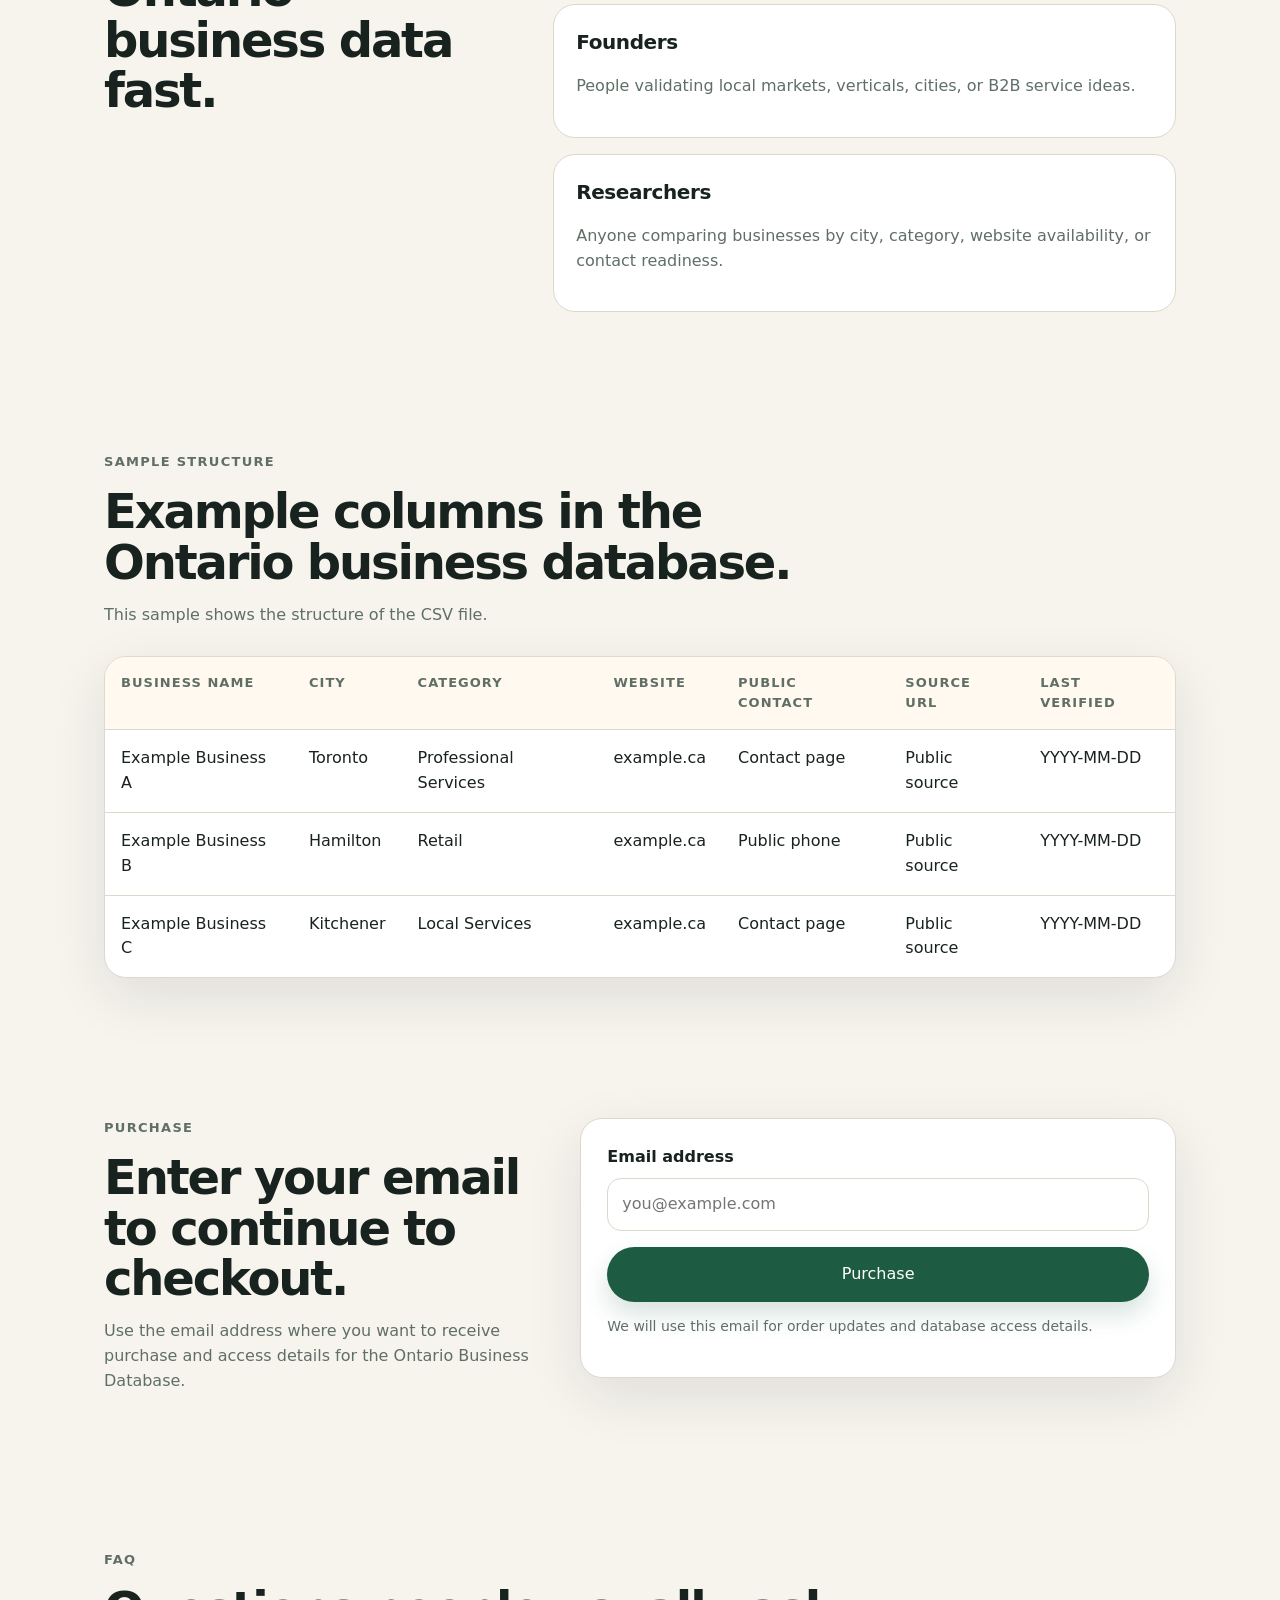
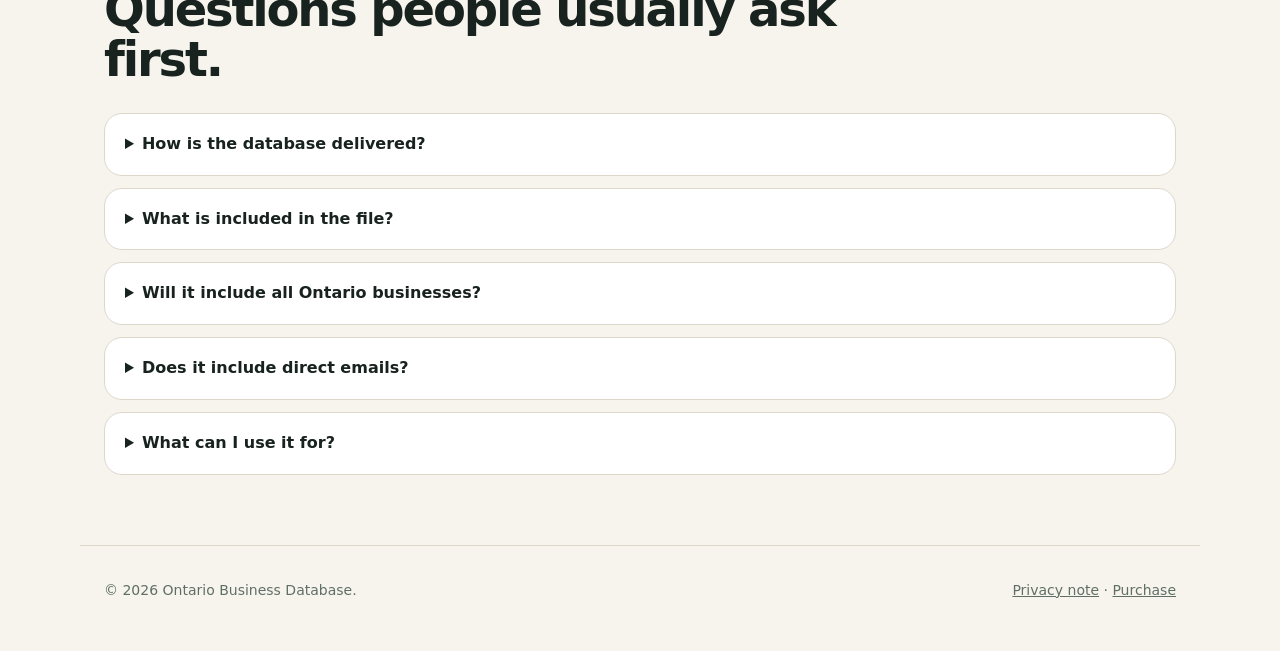
==== commit 1408ac3c: "Refactoring" ====
--- a/index.html
+++ b/index.html
@@ -3,13 +3,13 @@
 <head>
   <meta charset="utf-8" />
   <meta name="viewport" content="width=device-width, initial-scale=1" />
-  <title>Ontario Business Database CSV</title>
-  <meta name="description" content="Downloadable Ontario business database in CSV format for market research, sales prospecting, local business analysis, and agency outreach." />
+  <title>Ontario Business Database | Ontario Company List CSV</title>
+  <meta name="description" content="Ontario business database in CSV format for market research, prospecting, outreach, and local business analysis across Ontario." />
   <meta name="robots" content="index, follow" />
   <link rel="canonical" href="https://volontsevich.github.io/ontario-business-database/" />
 
-  <meta property="og:title" content="Ontario Business Database CSV" />
-  <meta property="og:description" content="A downloadable Ontario business list for market research, outreach planning, and local business analysis." />
+  <meta property="og:title" content="Ontario Business Database | Ontario Company List CSV" />
+  <meta property="og:description" content="Ontario business list in CSV format for prospecting, market research, outreach, and local business analysis." />
   <meta property="og:type" content="website" />
   <meta property="og:url" content="https://volontsevich.github.io/ontario-business-database/" />
   <meta property="og:image" content="https://volontsevich.github.io/ontario-business-database/og-image.svg" />
@@ -34,7 +34,7 @@
     "@context": "https://schema.org",
     "@type": "Product",
     "name": "Ontario Business Database CSV",
-    "description": "A downloadable CSV database of Ontario businesses for market research, outreach planning, local business analysis, and agency prospecting.",
+    "description": "Ontario business database in CSV format for market research, prospecting, outreach, and local business analysis.",
     "offers": {
       "@type": "Offer",
       "price": "15.00",
@@ -53,7 +53,7 @@
         "name": "What is included in the Ontario Business Database?",
         "acceptedAnswer": {
           "@type": "Answer",
-          "text": "The planned database includes business name, city, category, website, public contact details where available, source URL, and last verified date."
+          "text": "The database includes business name, city, category, website, public contact details where available, source URL, and last verified date."
         }
       },
       {
@@ -61,7 +61,7 @@
         "name": "How is the database delivered?",
         "acceptedAnswer": {
           "@type": "Answer",
-          "text": "The database is delivered as a CSV file that can be opened in Excel, Google Sheets, Airtable, and most CRM/import tools."
+          "text": "The database is delivered as a CSV file that can be opened in Excel, Google Sheets, Airtable, and most CRM or import tools."
         }
       },
       {
@@ -86,7 +86,7 @@
     <nav class="nav" aria-label="Main navigation">
       <a href="#included">What's included</a>
       <a href="#sample">Sample</a>
-      <a href="#reserve">Reserve</a>
+      <a href="#purchase">Purchase</a>
       <a href="#faq">FAQ</a>
     </nav>
   </header>
@@ -94,15 +94,15 @@
   <main id="top">
     <section class="hero">
       <div class="hero-copy">
-        <p class="eyebrow">Downloadable CSV database</p>
-        <h1>Ontario business data, ready to filter and use.</h1>
+        <p class="eyebrow">Ontario business list in CSV format</p>
+        <h1>Ontario Business Database for sales, research, and outreach.</h1>
         <p class="hero-text">
-          A downloadable database of Ontario businesses for market research,
-          outreach planning, local business analysis, and agency prospecting.
+          Search, filter, and work with Ontario business records in a simple CSV built for prospecting,
+          market research, local analysis, and agency outreach.
         </p>
 
         <div class="hero-actions">
-          <a class="button button-primary" href="#reserve" data-track="cta_reserve_click">
+          <a class="button button-primary" href="#purchase" data-track="cta_reserve_click">
             Purchase database
           </a>
           <a class="button button-secondary" href="#sample" data-track="sample_click">
@@ -111,7 +111,7 @@
         </div>
 
         <p class="microcopy">
-          Enter your email to continue with purchase access.
+          Enter your email to continue with your purchase.
         </p>
       </div>
 
@@ -122,7 +122,7 @@
           <span class="muted">one-time database access</span>
         </div>
         <ul class="check-list">
-          <li>CSV format</li>
+          <li>Ontario business list in CSV format</li>
           <li>Ontario-wide coverage</li>
           <li>Filter by city and business category</li>
           <li>Source URL and verification date</li>
@@ -132,34 +132,34 @@
 
     <section class="section" id="included">
       <div class="section-heading">
-        <p class="eyebrow">What you would get</p>
-        <h2>A practical business list, not a vague directory.</h2>
+        <p class="eyebrow">What is included</p>
+        <h2>A usable Ontario company list, not a generic directory.</h2>
         <p>
-          The database is delivered as a simple CSV that can be opened in Excel,
+          The database comes as a CSV file that opens in Excel,
           Google Sheets, Airtable, or imported into other tools.
         </p>
       </div>
 
       <div class="grid cards">
         <article class="card">
-          <h3>Business profile</h3>
+          <h3>Business details</h3>
           <p>Business name, category, city, province, and website where available.</p>
         </article>
         <article class="card">
-          <h3>Public contact fields</h3>
+          <h3>Public contact information</h3>
           <p>Public phone, public contact page, and public email where legally and practically available.</p>
         </article>
         <article class="card">
-          <h3>Source transparency</h3>
-          <p>Source URL and last verified date so users can validate the record.</p>
+          <h3>Source and verification</h3>
+          <p>Source URL and last verified date so you can review and validate each record.</p>
         </article>
       </div>
     </section>
 
     <section class="section split">
       <div>
-        <p class="eyebrow">Who it is for</p>
-        <h2>Useful for people who need Ontario business data quickly.</h2>
+        <p class="eyebrow">Who uses it</p>
+        <h2>Built for teams that need Ontario business data fast.</h2>
       </div>
       <div class="use-cases">
         <div>
@@ -180,8 +180,8 @@
     <section class="section sample-section" id="sample">
       <div class="section-heading">
         <p class="eyebrow">Sample structure</p>
-        <h2>Example columns in the CSV.</h2>
-        <p>This table shows the structure included in the database.</p>
+        <h2>Example columns in the Ontario business database.</h2>
+        <p>This sample shows the structure of the CSV file.</p>
       </div>
 
       <div class="table-wrapper" role="region" aria-label="Sample database columns" tabindex="0">
@@ -230,12 +230,12 @@
       </div>
     </section>
 
-    <section class="section reserve-section" id="reserve">
-      <div class="reserve-copy">
+    <section class="section purchase-section" id="purchase">
+      <div class="purchase-copy">
         <p class="eyebrow">Purchase</p>
-        <h2>Enter your email to continue.</h2>
+        <h2>Enter your email to continue to checkout.</h2>
         <p>
-          Use the email address where you want to receive access details for the Ontario Business Database.
+          Use the email address where you want to receive purchase and access details for the Ontario Business Database.
         </p>
       </div>
 
@@ -250,7 +250,7 @@
         </button>
 
         <p class="form-note">
-          We will use this email for order updates and access details related to the Ontario Business Database.
+          We will use this email for order updates and database access details.
         </p>
 
         <div class="form-status" id="formStatus" role="status" aria-live="polite"></div>
@@ -289,11 +289,11 @@
       <div class="faq-list">
         <details>
           <summary>How is the database delivered?</summary>
-          <p>The database is delivered as a CSV file that can be opened in Excel, Google Sheets, Airtable, and most import tools.</p>
-        </details>
-        <details>
-          <summary>What format will I receive?</summary>
-          <p>The format is CSV, which can be opened in Excel, Google Sheets, Airtable, and most import tools.</p>
+          <p>The database is delivered as a CSV file that works in Excel, Google Sheets, Airtable, and most import tools.</p>
+        </details>
+        <details>
+          <summary>What is included in the file?</summary>
+          <p>The file includes business name, city, category, website, public contact details where available, source URL, and last verified date.</p>
         </details>
         <details>
           <summary>Will it include all Ontario businesses?</summary>
@@ -305,7 +305,7 @@
         </details>
         <details>
           <summary>What can I use it for?</summary>
-          <p>Common use cases include market research, local business analysis, outreach planning, and agency prospecting.</p>
+          <p>Common use cases include market research, prospecting, outreach planning, local business analysis, and agency sales workflows.</p>
         </details>
       </div>
     </section>
@@ -316,7 +316,7 @@
     <p>
       <a href="privacy.html">Privacy note</a>
       <span aria-hidden="true"> · </span>
-      <a href="#reserve">Purchase</a>
+      <a href="#purchase">Purchase</a>
     </p>
   </footer>
 
--- a/styles.css
+++ b/styles.css
@@ -319,7 +319,7 @@
   border-bottom: 0;
 }
 
-.reserve-section {
+.purchase-section {
   display: grid;
   grid-template-columns: 0.85fr 1.15fr;
   gap: 36px;
@@ -419,6 +419,10 @@
   place-items: center;
   padding: 24px;
   background: rgba(24, 34, 30, 0.45);
+}
+
+.modal-backdrop[hidden] {
+  display: none;
 }
 
 .modal-dialog {
@@ -506,7 +510,7 @@
 
   .hero,
   .split,
-  .reserve-section {
+  .purchase-section {
     grid-template-columns: 1fr;
   }
 
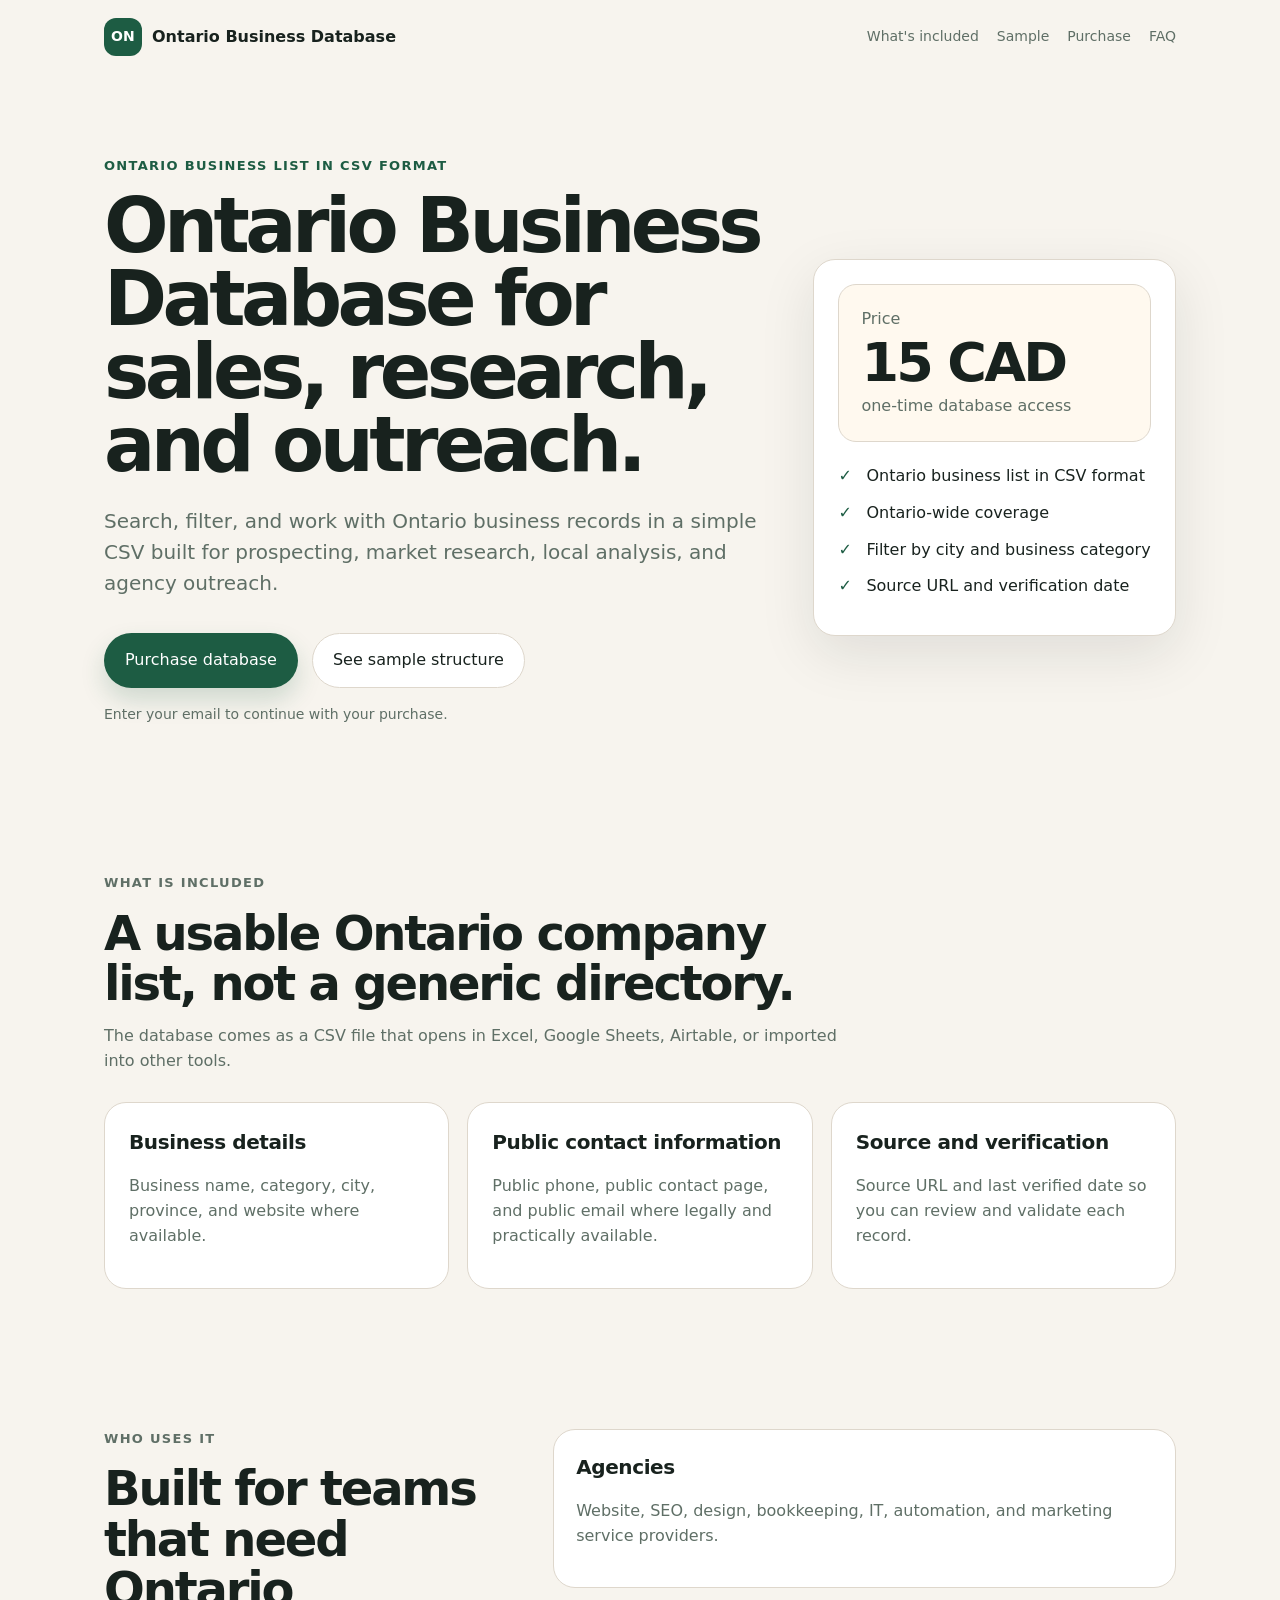
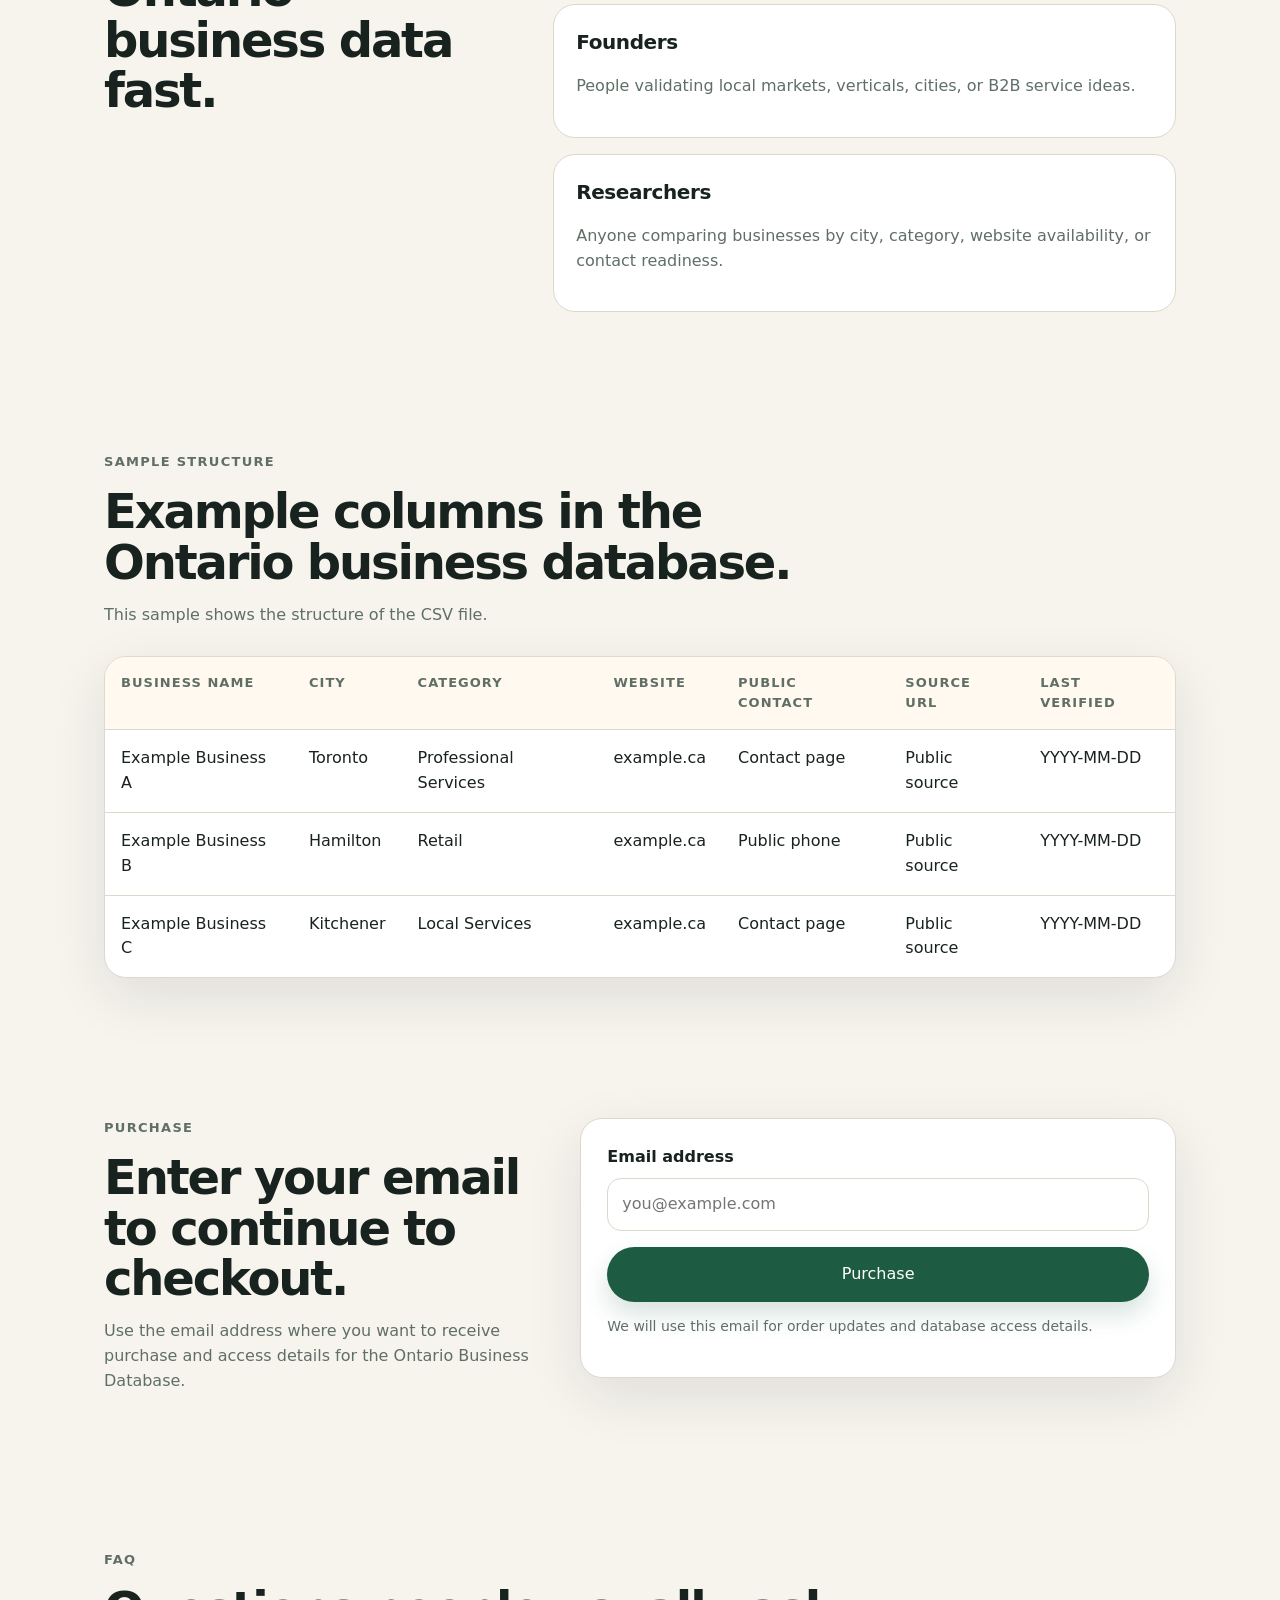
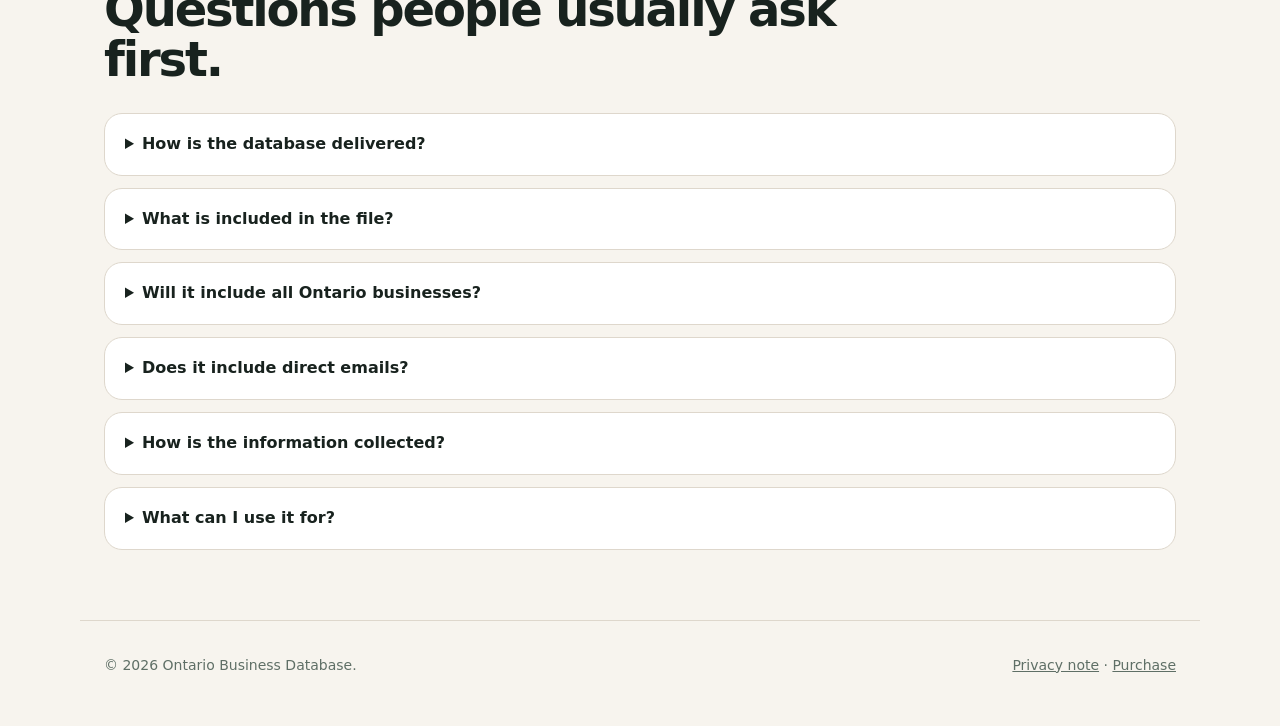
==== commit 35842259: "Refactoring" ====
--- a/index.html
+++ b/index.html
@@ -70,6 +70,14 @@
         "acceptedAnswer": {
           "@type": "Answer",
           "text": "The format is CSV, which can be opened in Excel, Google Sheets, Airtable, and most CRM/import tools."
+        }
+      },
+      {
+        "@type": "Question",
+        "name": "How is the information collected?",
+        "acceptedAnswer": {
+          "@type": "Answer",
+          "text": "The database is compiled from publicly available business information gathered from public sources in a lawful and practical way."
         }
       }
     ]
@@ -304,6 +312,10 @@
           <p>Only public contact details will be considered, and only where legally and practically appropriate. Contact pages may be included instead of direct emails.</p>
         </details>
         <details>
+          <summary>How is the information collected?</summary>
+          <p>All information in the database is gathered from public sources and compiled in a lawful way using publicly available business information.</p>
+        </details>
+        <details>
           <summary>What can I use it for?</summary>
           <p>Common use cases include market research, prospecting, outreach planning, local business analysis, and agency sales workflows.</p>
         </details>
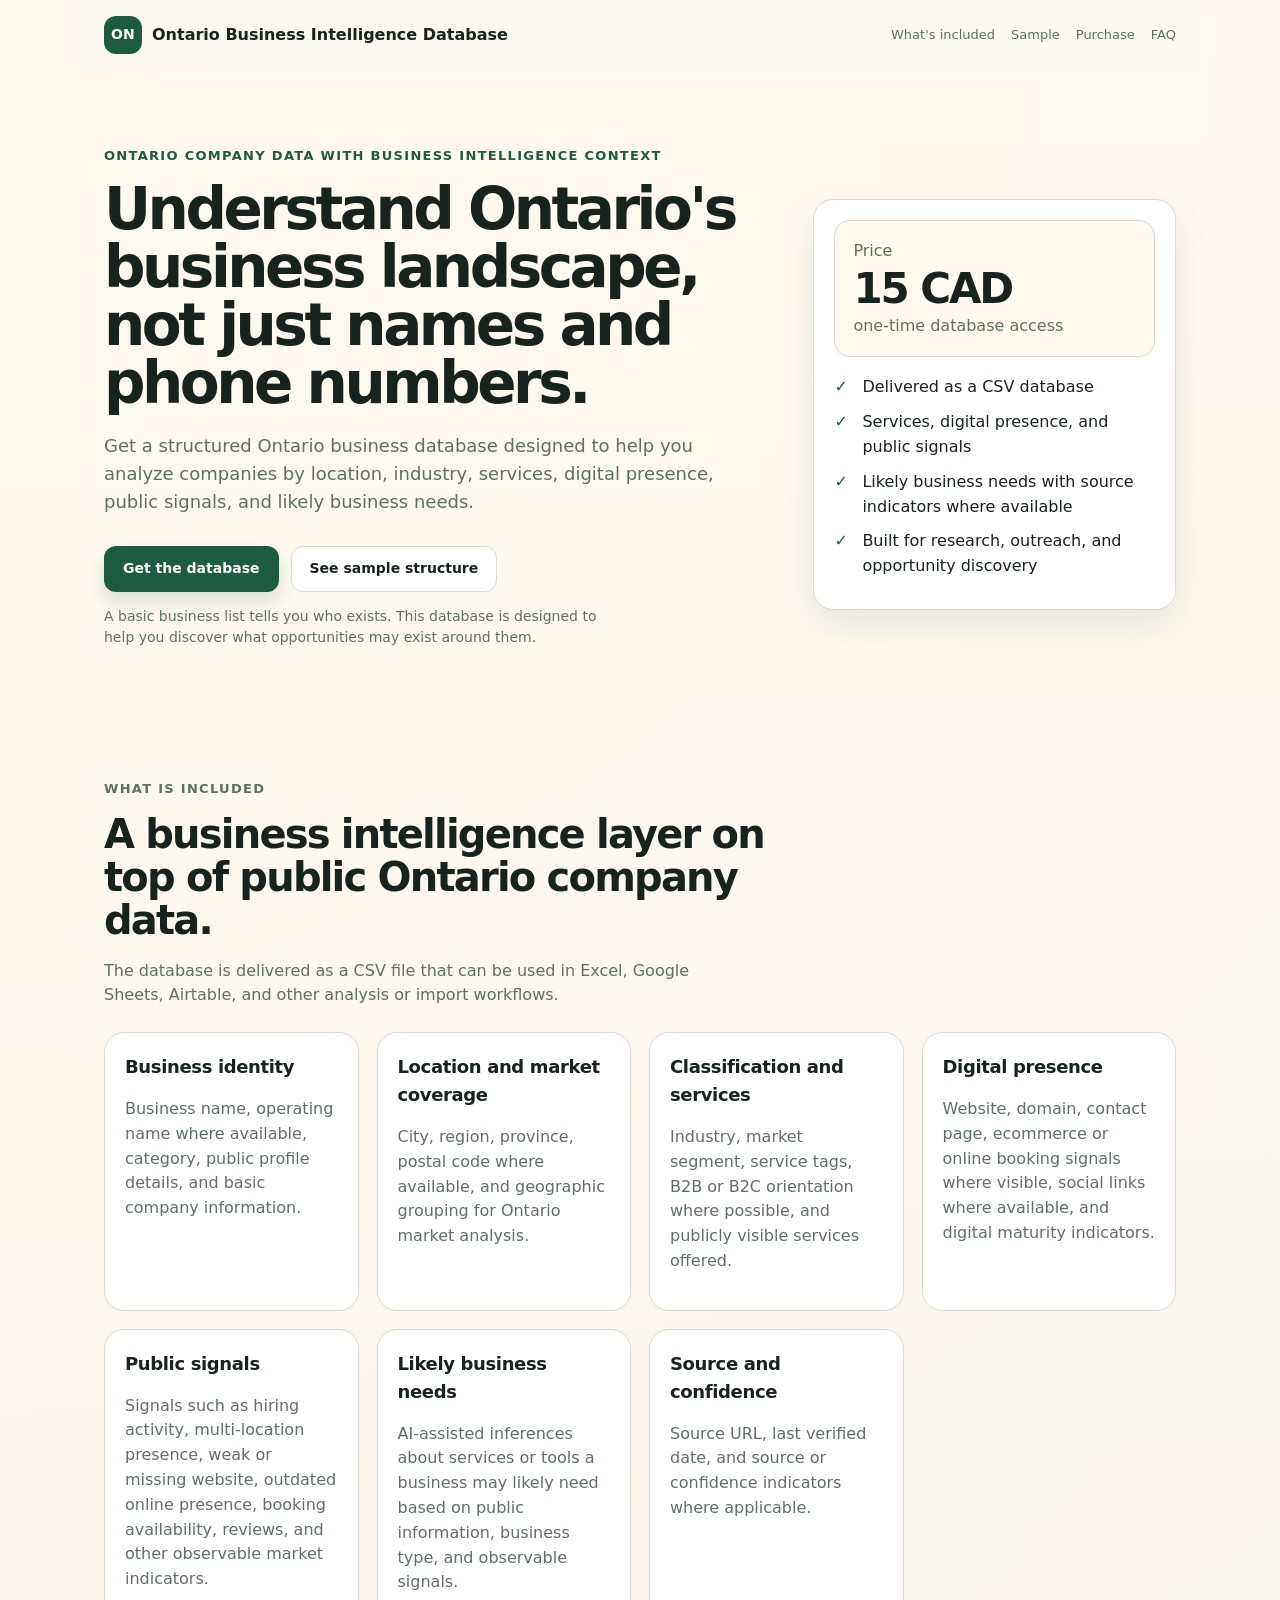
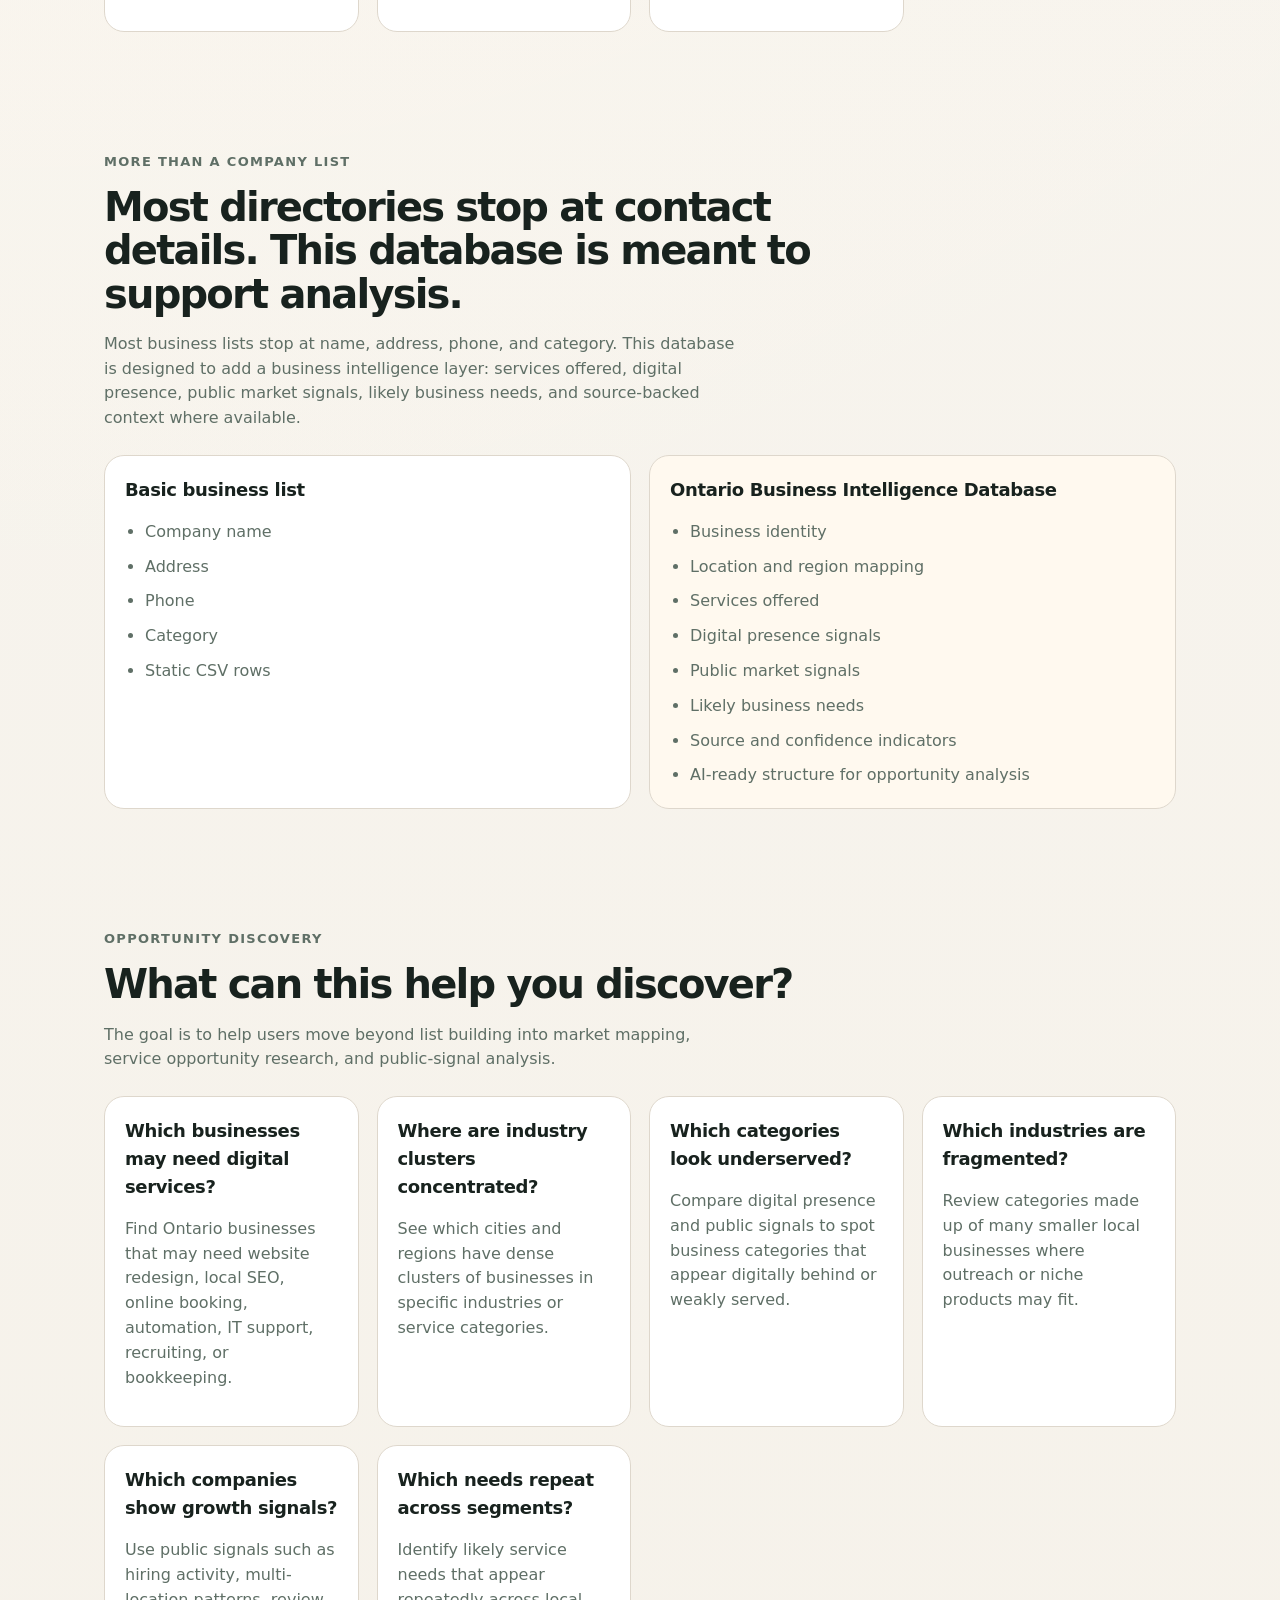
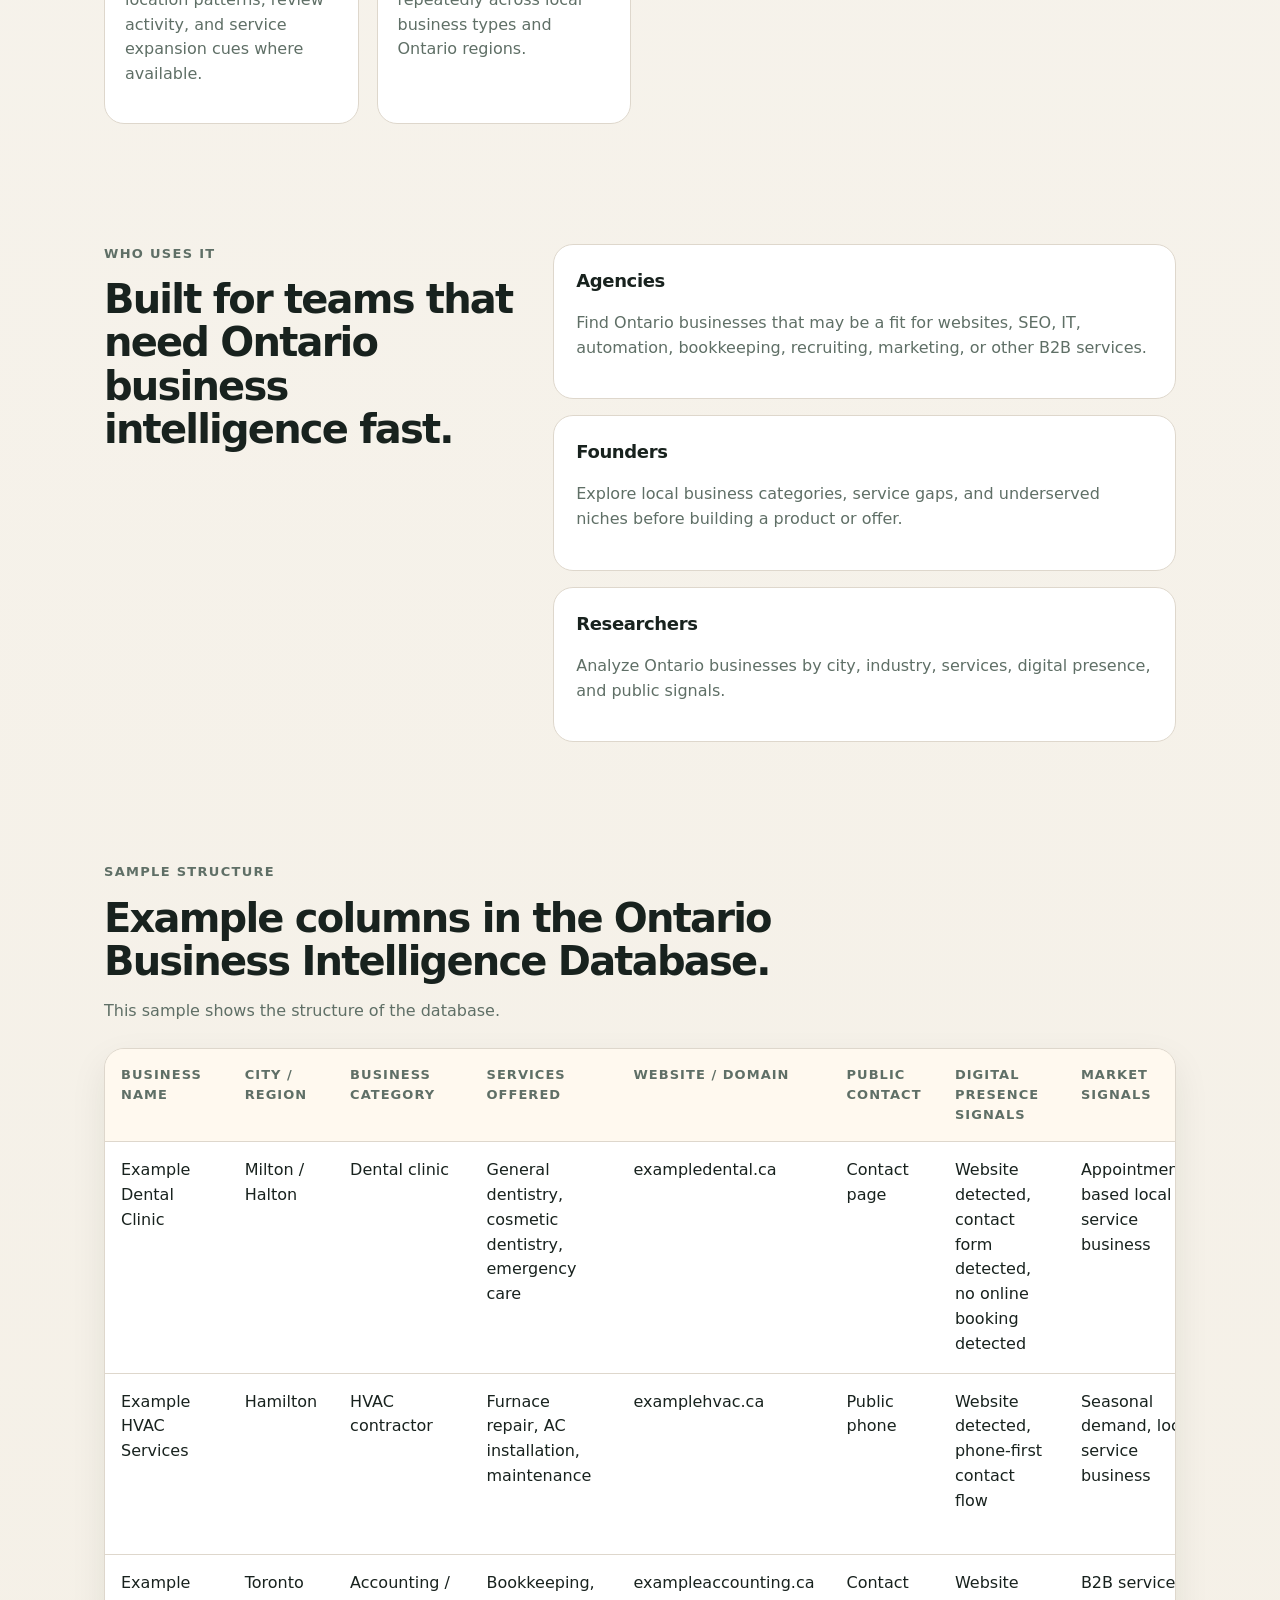
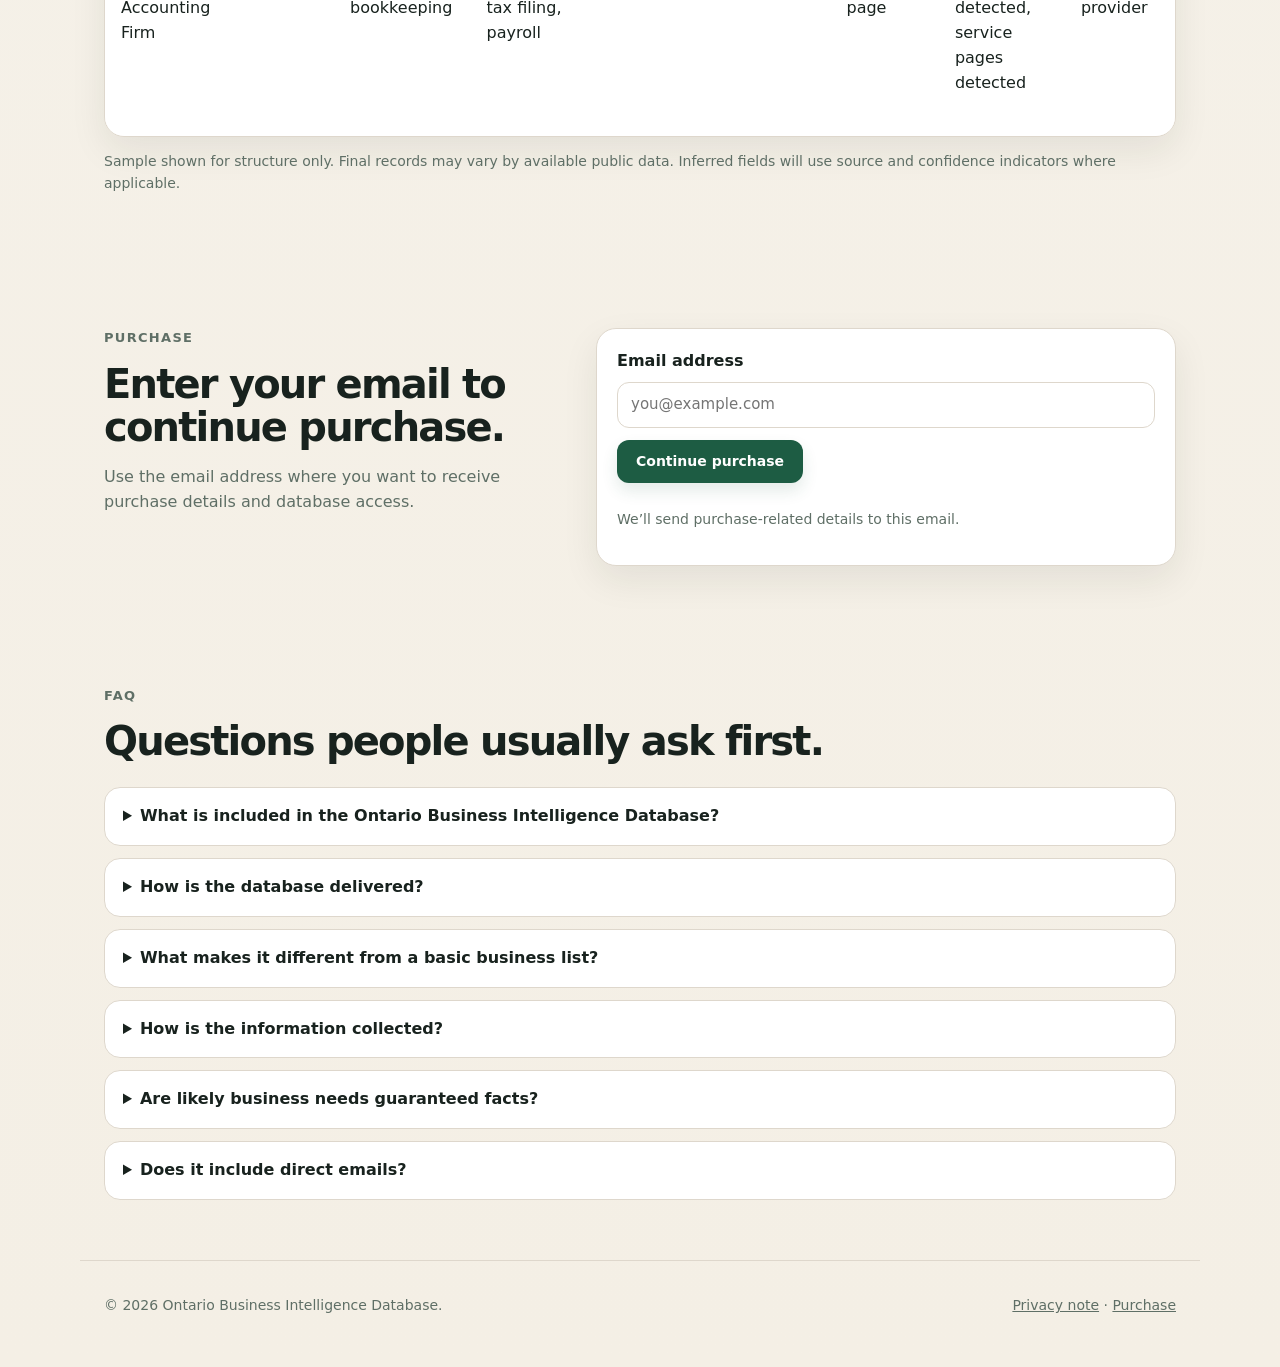
==== commit 3c1c6d5a: "Refactoring" ====
--- a/index.html
+++ b/index.html
@@ -3,13 +3,13 @@
 <head>
   <meta charset="utf-8" />
   <meta name="viewport" content="width=device-width, initial-scale=1" />
-  <title>Ontario Business Database | Ontario Company List CSV</title>
-  <meta name="description" content="Ontario business database in CSV format for market research, prospecting, outreach, and local business analysis across Ontario." />
+  <title>Ontario Business Intelligence Database | Ontario Company Data</title>
+  <meta name="description" content="Ontario business intelligence database for market research, prospecting, outreach, local business analysis, and opportunity discovery across Ontario." />
   <meta name="robots" content="index, follow" />
   <link rel="canonical" href="https://volontsevich.github.io/ontario-business-database/" />
 
-  <meta property="og:title" content="Ontario Business Database | Ontario Company List CSV" />
-  <meta property="og:description" content="Ontario business list in CSV format for prospecting, market research, outreach, and local business analysis." />
+  <meta property="og:title" content="Ontario Business Intelligence Database | Ontario Company Data" />
+  <meta property="og:description" content="Ontario business intelligence database for prospecting, market research, outreach, local business analysis, and opportunity discovery." />
   <meta property="og:type" content="website" />
   <meta property="og:url" content="https://volontsevich.github.io/ontario-business-database/" />
   <meta property="og:image" content="https://volontsevich.github.io/ontario-business-database/og-image.svg" />
@@ -33,8 +33,8 @@
   {
     "@context": "https://schema.org",
     "@type": "Product",
-    "name": "Ontario Business Database CSV",
-    "description": "Ontario business database in CSV format for market research, prospecting, outreach, and local business analysis.",
+    "name": "Ontario Business Intelligence Database",
+    "description": "Ontario business intelligence database for market research, prospecting, outreach, local business analysis, and opportunity discovery.",
     "offers": {
       "@type": "Offer",
       "price": "15.00",
@@ -50,10 +50,10 @@
     "mainEntity": [
       {
         "@type": "Question",
-        "name": "What is included in the Ontario Business Database?",
+        "name": "What is included in the Ontario Business Intelligence Database?",
         "acceptedAnswer": {
           "@type": "Answer",
-          "text": "The database includes business name, city, category, website, public contact details where available, source URL, and last verified date."
+          "text": "The database is designed to include business identity, location, category, publicly visible services, digital presence signals, public market signals, likely business needs, and source or confidence indicators where available."
         }
       },
       {
@@ -66,10 +66,10 @@
       },
       {
         "@type": "Question",
-        "name": "What format will the database use?",
+        "name": "What makes it different from a basic business list?",
         "acceptedAnswer": {
           "@type": "Answer",
-          "text": "The format is CSV, which can be opened in Excel, Google Sheets, Airtable, and most CRM/import tools."
+          "text": "It is designed to go beyond a basic company list by adding services offered, digital presence signals, public market signals, likely business needs, and source-backed context where available."
         }
       },
       {
@@ -79,6 +79,14 @@
           "@type": "Answer",
           "text": "The database is compiled from publicly available business information gathered from public sources in a lawful and practical way."
         }
+      },
+      {
+        "@type": "Question",
+        "name": "Are likely business needs guaranteed facts?",
+        "acceptedAnswer": {
+          "@type": "Answer",
+          "text": "Likely business needs are AI-assisted inferences based on public information, business type, and observable signals. They should be treated as research signals, not guaranteed facts."
+        }
       }
     ]
   }
@@ -87,9 +95,9 @@
 
 <body>
   <header class="site-header">
-    <a class="brand" href="#top" aria-label="Ontario Business Database home">
+    <a class="brand" href="#top" aria-label="Ontario Business Intelligence Database home">
       <span class="brand-mark">ON</span>
-      <span>Ontario Business Database</span>
+      <span>Ontario Business Intelligence Database</span>
     </a>
     <nav class="nav" aria-label="Main navigation">
       <a href="#included">What's included</a>
@@ -102,16 +110,16 @@
   <main id="top">
     <section class="hero">
       <div class="hero-copy">
-        <p class="eyebrow">Ontario business list in CSV format</p>
-        <h1>Ontario Business Database for sales, research, and outreach.</h1>
+        <p class="eyebrow">Ontario company data with business intelligence context</p>
+        <h1>Understand Ontario's business landscape, not just names and phone numbers.</h1>
         <p class="hero-text">
-          Search, filter, and work with Ontario business records in a simple CSV built for prospecting,
-          market research, local analysis, and agency outreach.
+          Get a structured Ontario business database designed to help you analyze companies by location,
+          industry, services, digital presence, public signals, and likely business needs.
         </p>
 
         <div class="hero-actions">
           <a class="button button-primary" href="#purchase" data-track="cta_reserve_click">
-            Purchase database
+            Get the database
           </a>
           <a class="button button-secondary" href="#sample" data-track="sample_click">
             See sample structure
@@ -119,7 +127,7 @@
         </div>
 
         <p class="microcopy">
-          Enter your email to continue with your purchase.
+          A basic business list tells you who exists. This database is designed to help you discover what opportunities may exist around them.
         </p>
       </div>
 
@@ -130,10 +138,10 @@
           <span class="muted">one-time database access</span>
         </div>
         <ul class="check-list">
-          <li>Ontario business list in CSV format</li>
-          <li>Ontario-wide coverage</li>
-          <li>Filter by city and business category</li>
-          <li>Source URL and verification date</li>
+          <li>Delivered as a CSV database</li>
+          <li>Services, digital presence, and public signals</li>
+          <li>Likely business needs with source indicators where available</li>
+          <li>Built for research, outreach, and opportunity discovery</li>
         </ul>
       </aside>
     </section>
@@ -141,25 +149,114 @@
     <section class="section" id="included">
       <div class="section-heading">
         <p class="eyebrow">What is included</p>
-        <h2>A usable Ontario company list, not a generic directory.</h2>
+        <h2>A business intelligence layer on top of public Ontario company data.</h2>
         <p>
-          The database comes as a CSV file that opens in Excel,
-          Google Sheets, Airtable, or imported into other tools.
+          The database is delivered as a CSV file that can be used in Excel,
+          Google Sheets, Airtable, and other analysis or import workflows.
         </p>
       </div>
 
       <div class="grid cards">
         <article class="card">
-          <h3>Business details</h3>
-          <p>Business name, category, city, province, and website where available.</p>
-        </article>
-        <article class="card">
-          <h3>Public contact information</h3>
-          <p>Public phone, public contact page, and public email where legally and practically available.</p>
-        </article>
-        <article class="card">
-          <h3>Source and verification</h3>
-          <p>Source URL and last verified date so you can review and validate each record.</p>
+          <h3>Business identity</h3>
+          <p>Business name, operating name where available, category, public profile details, and basic company information.</p>
+        </article>
+        <article class="card">
+          <h3>Location and market coverage</h3>
+          <p>City, region, province, postal code where available, and geographic grouping for Ontario market analysis.</p>
+        </article>
+        <article class="card">
+          <h3>Classification and services</h3>
+          <p>Industry, market segment, service tags, B2B or B2C orientation where possible, and publicly visible services offered.</p>
+        </article>
+        <article class="card">
+          <h3>Digital presence</h3>
+          <p>Website, domain, contact page, ecommerce or online booking signals where visible, social links where available, and digital maturity indicators.</p>
+        </article>
+        <article class="card">
+          <h3>Public signals</h3>
+          <p>Signals such as hiring activity, multi-location presence, weak or missing website, outdated online presence, booking availability, reviews, and other observable market indicators.</p>
+        </article>
+        <article class="card">
+          <h3>Likely business needs</h3>
+          <p>AI-assisted inferences about services or tools a business may likely need based on public information, business type, and observable signals.</p>
+        </article>
+        <article class="card">
+          <h3>Source and confidence</h3>
+          <p>Source URL, last verified date, and source or confidence indicators where applicable.</p>
+        </article>
+      </div>
+    </section>
+
+    <section class="section">
+      <div class="section-heading">
+        <p class="eyebrow">More than a company list</p>
+        <h2>Most directories stop at contact details. This database is meant to support analysis.</h2>
+        <p>
+          Most business lists stop at name, address, phone, and category. This database is designed to add a business intelligence layer: services offered, digital presence, public market signals, likely business needs, and source-backed context where available.
+        </p>
+      </div>
+
+      <div class="comparison-grid">
+        <article class="comparison-card">
+          <h3>Basic business list</h3>
+          <ul class="comparison-list">
+            <li>Company name</li>
+            <li>Address</li>
+            <li>Phone</li>
+            <li>Category</li>
+            <li>Static CSV rows</li>
+          </ul>
+        </article>
+        <article class="comparison-card comparison-card-accent">
+          <h3>Ontario Business Intelligence Database</h3>
+          <ul class="comparison-list">
+            <li>Business identity</li>
+            <li>Location and region mapping</li>
+            <li>Services offered</li>
+            <li>Digital presence signals</li>
+            <li>Public market signals</li>
+            <li>Likely business needs</li>
+            <li>Source and confidence indicators</li>
+            <li>AI-ready structure for opportunity analysis</li>
+          </ul>
+        </article>
+      </div>
+    </section>
+
+    <section class="section">
+      <div class="section-heading">
+        <p class="eyebrow">Opportunity discovery</p>
+        <h2>What can this help you discover?</h2>
+        <p>
+          The goal is to help users move beyond list building into market mapping, service opportunity research, and public-signal analysis.
+        </p>
+      </div>
+
+      <div class="grid cards discovery-cards">
+        <article class="card">
+          <h3>Which businesses may need digital services?</h3>
+          <p>Find Ontario businesses that may need website redesign, local SEO, online booking, automation, IT support, recruiting, or bookkeeping.</p>
+        </article>
+        <article class="card">
+          <h3>Where are industry clusters concentrated?</h3>
+          <p>See which cities and regions have dense clusters of businesses in specific industries or service categories.</p>
+        </article>
+        <article class="card">
+          <h3>Which categories look underserved?</h3>
+          <p>Compare digital presence and public signals to spot business categories that appear digitally behind or weakly served.</p>
+        </article>
+        <article class="card">
+          <h3>Which industries are fragmented?</h3>
+          <p>Review categories made up of many smaller local businesses where outreach or niche products may fit.</p>
+        </article>
+        <article class="card">
+          <h3>Which companies show growth signals?</h3>
+          <p>Use public signals such as hiring activity, multi-location patterns, review activity, and service expansion cues where available.</p>
+        </article>
+        <article class="card">
+          <h3>Which needs repeat across segments?</h3>
+          <p>Identify likely service needs that appear repeatedly across local business types and Ontario regions.</p>
         </article>
       </div>
     </section>
@@ -167,20 +264,20 @@
     <section class="section split">
       <div>
         <p class="eyebrow">Who uses it</p>
-        <h2>Built for teams that need Ontario business data fast.</h2>
+        <h2>Built for teams that need Ontario business intelligence fast.</h2>
       </div>
       <div class="use-cases">
         <div>
           <h3>Agencies</h3>
-          <p>Website, SEO, design, bookkeeping, IT, automation, and marketing service providers.</p>
+          <p>Find Ontario businesses that may be a fit for websites, SEO, IT, automation, bookkeeping, recruiting, marketing, or other B2B services.</p>
         </div>
         <div>
           <h3>Founders</h3>
-          <p>People validating local markets, verticals, cities, or B2B service ideas.</p>
+          <p>Explore local business categories, service gaps, and underserved niches before building a product or offer.</p>
         </div>
         <div>
           <h3>Researchers</h3>
-          <p>Anyone comparing businesses by city, category, website availability, or contact readiness.</p>
+          <p>Analyze Ontario businesses by city, industry, services, digital presence, and public signals.</p>
         </div>
       </div>
     </section>
@@ -188,8 +285,8 @@
     <section class="section sample-section" id="sample">
       <div class="section-heading">
         <p class="eyebrow">Sample structure</p>
-        <h2>Example columns in the Ontario business database.</h2>
-        <p>This sample shows the structure of the CSV file.</p>
+        <h2>Example columns in the Ontario Business Intelligence Database.</h2>
+        <p>This sample shows the structure of the database.</p>
       </div>
 
       <div class="table-wrapper" role="region" aria-label="Sample database columns" tabindex="0">
@@ -197,53 +294,77 @@
           <thead>
             <tr>
               <th>Business Name</th>
-              <th>City</th>
-              <th>Category</th>
-              <th>Website</th>
+              <th>City / Region</th>
+              <th>Business Category</th>
+              <th>Services Offered</th>
+              <th>Website / Domain</th>
               <th>Public Contact</th>
+              <th>Digital Presence Signals</th>
+              <th>Market Signals</th>
+              <th>Likely Business Needs</th>
               <th>Source URL</th>
+              <th>Confidence</th>
               <th>Last Verified</th>
             </tr>
           </thead>
           <tbody>
             <tr>
-              <td>Example Business A</td>
-              <td>Toronto</td>
-              <td>Professional Services</td>
-              <td>example.ca</td>
+              <td>Example Dental Clinic</td>
+              <td>Milton / Halton</td>
+              <td>Dental clinic</td>
+              <td>General dentistry, cosmetic dentistry, emergency care</td>
+              <td>exampledental.ca</td>
               <td>Contact page</td>
+              <td>Website detected, contact form detected, no online booking detected</td>
+              <td>Appointment-based local service business</td>
+              <td>Online booking, local SEO, patient reminder automation, reputation management</td>
               <td>Public source</td>
+              <td>Medium</td>
               <td>YYYY-MM-DD</td>
             </tr>
             <tr>
-              <td>Example Business B</td>
+              <td>Example HVAC Services</td>
               <td>Hamilton</td>
-              <td>Retail</td>
-              <td>example.ca</td>
+              <td>HVAC contractor</td>
+              <td>Furnace repair, AC installation, maintenance</td>
+              <td>examplehvac.ca</td>
               <td>Public phone</td>
+              <td>Website detected, phone-first contact flow</td>
+              <td>Seasonal demand, local service business</td>
+              <td>Local SEO, call tracking, dispatch software, review management</td>
               <td>Public source</td>
+              <td>Medium</td>
               <td>YYYY-MM-DD</td>
             </tr>
             <tr>
-              <td>Example Business C</td>
-              <td>Kitchener</td>
-              <td>Local Services</td>
-              <td>example.ca</td>
+              <td>Example Accounting Firm</td>
+              <td>Toronto</td>
+              <td>Accounting / bookkeeping</td>
+              <td>Bookkeeping, tax filing, payroll</td>
+              <td>exampleaccounting.ca</td>
               <td>Contact page</td>
+              <td>Website detected, service pages detected</td>
+              <td>B2B service provider</td>
+              <td>CRM, automation, content marketing, lead generation</td>
               <td>Public source</td>
+              <td>Medium</td>
               <td>YYYY-MM-DD</td>
             </tr>
           </tbody>
         </table>
       </div>
+
+      <p class="table-note">
+        Sample shown for structure only. Final records may vary by available public data. Inferred fields will use source and confidence indicators where applicable.
+      </p>
     </section>
 
     <section class="section purchase-section" id="purchase">
       <div class="purchase-copy">
         <p class="eyebrow">Purchase</p>
-        <h2>Enter your email to continue to checkout.</h2>
+        <h2>Enter your email to continue purchase.</h2>
         <p>
-          Use the email address where you want to receive purchase and access details for the Ontario Business Database.
+          Use the email address where you want to receive purchase details and database access.
         </p>
       </div>
 
@@ -253,12 +374,12 @@
           <input id="email" name="email" type="email" autocomplete="email" placeholder="you@example.com" required />
         </div>
 
-        <button class="button button-primary full-width" type="submit">
-          Purchase
+        <button class="button button-primary purchase-button" type="submit">
+          Continue purchase
         </button>
 
         <p class="form-note">
-          We will use this email for order updates and database access details.
+          We’ll send purchase-related details to this email.
         </p>
 
         <div class="form-status" id="formStatus" role="status" aria-live="polite"></div>
@@ -277,9 +398,9 @@
             Close
           </button>
           <p class="eyebrow">Purchase request received</p>
-          <h2 id="interestModalTitle">The database is still being prepared.</h2>
+          <h2 id="interestModalTitle">The database is being prepared.</h2>
           <p id="interestModalDescription">
-            Thanks for your interest. We have recorded your email and will notify you as soon as the Ontario Business Database is ready.
+            Thanks — we recorded your purchase request. We’ll contact you at this email as soon as the Ontario Business Intelligence Database is ready.
           </p>
           <button class="button button-primary" id="interestModalAction" type="button">
             OK
@@ -296,35 +417,35 @@
 
       <div class="faq-list">
         <details>
+          <summary>What is included in the Ontario Business Intelligence Database?</summary>
+          <p>The database is designed to include business identity, location, category, publicly visible services, digital presence signals, public market signals, likely business needs, and source or confidence indicators where available.</p>
+        </details>
+        <details>
           <summary>How is the database delivered?</summary>
           <p>The database is delivered as a CSV file that works in Excel, Google Sheets, Airtable, and most import tools.</p>
         </details>
         <details>
-          <summary>What is included in the file?</summary>
-          <p>The file includes business name, city, category, website, public contact details where available, source URL, and last verified date.</p>
-        </details>
-        <details>
-          <summary>Will it include all Ontario businesses?</summary>
-          <p>The goal is broad Ontario coverage across cities and business categories.</p>
+          <summary>What makes it different from a basic business list?</summary>
+          <p>It is designed to go beyond a basic company list by adding services offered, digital presence signals, public market signals, likely business needs, and source-backed context where available.</p>
+        </details>
+        <details>
+          <summary>How is the information collected?</summary>
+          <p>All information in the database is gathered from public sources and compiled in a lawful way using publicly available business information.</p>
+        </details>
+        <details>
+          <summary>Are likely business needs guaranteed facts?</summary>
+          <p>Likely business needs are AI-assisted inferences based on public information, business type, and observable signals. They should be treated as research signals, not guaranteed facts.</p>
         </details>
         <details>
           <summary>Does it include direct emails?</summary>
           <p>Only public contact details will be considered, and only where legally and practically appropriate. Contact pages may be included instead of direct emails.</p>
         </details>
-        <details>
-          <summary>How is the information collected?</summary>
-          <p>All information in the database is gathered from public sources and compiled in a lawful way using publicly available business information.</p>
-        </details>
-        <details>
-          <summary>What can I use it for?</summary>
-          <p>Common use cases include market research, prospecting, outreach planning, local business analysis, and agency sales workflows.</p>
-        </details>
       </div>
     </section>
   </main>
 
   <footer class="site-footer">
-    <p>© <span id="year"></span> Ontario Business Database.</p>
+    <p>© <span id="year"></span> Ontario Business Intelligence Database.</p>
     <p>
       <a href="privacy.html">Privacy note</a>
       <span aria-hidden="true"> · </span>
--- a/styles.css
+++ b/styles.css
@@ -12,8 +12,8 @@
   --warning-bg: #fff4d6;
   --success-bg: #e8f5ec;
   --success: #1d5c43;
-  --shadow: 0 18px 55px rgba(22, 33, 28, 0.10);
-  --radius: 22px;
+  --shadow: 0 14px 36px rgba(22, 33, 28, 0.08);
+  --radius: 20px;
   --max: 1120px;
 }
 
@@ -28,7 +28,9 @@
 body {
   margin: 0;
   font-family: Inter, ui-sans-serif, system-ui, -apple-system, BlinkMacSystemFont, "Segoe UI", sans-serif;
-  background: var(--bg);
+  background:
+    radial-gradient(circle at top left, rgba(255, 249, 239, 0.85), transparent 36%),
+    linear-gradient(180deg, #fbf8f2 0%, var(--bg) 22%, #f4efe5 100%);
   color: var(--text);
   line-height: 1.55;
 }
@@ -47,8 +49,8 @@
   gap: 24px;
   max-width: var(--max);
   margin: 0 auto;
-  padding: 18px 24px;
-  background: rgba(247, 244, 238, 0.86);
+  padding: 16px 24px;
+  background: rgba(251, 248, 242, 0.88);
   backdrop-filter: blur(16px);
 }
 
@@ -74,9 +76,9 @@
 
 .nav {
   display: flex;
-  gap: 18px;
-  color: var(--muted);
-  font-size: 14px;
+  gap: 16px;
+  color: var(--muted);
+  font-size: 13px;
 }
 
 .nav a {
@@ -90,7 +92,7 @@
 .hero {
   max-width: var(--max);
   margin: 0 auto;
-  padding: 82px 24px 64px;
+  padding: 76px 24px 56px;
   display: grid;
   grid-template-columns: minmax(0, 1.3fr) minmax(320px, 0.7fr);
   gap: 36px;
@@ -99,16 +101,16 @@
 
 .hero-copy h1 {
   margin: 0;
-  max-width: 780px;
-  font-size: clamp(44px, 7vw, 76px);
-  line-height: 0.96;
+  max-width: 760px;
+  font-size: clamp(36px, 5.6vw, 58px);
+  line-height: 1;
   letter-spacing: -0.06em;
 }
 
 .hero-text {
   max-width: 660px;
-  margin: 24px 0 0;
-  font-size: 20px;
+  margin: 20px 0 0;
+  font-size: 18px;
   color: var(--muted);
 }
 
@@ -124,23 +126,24 @@
 .hero-actions {
   display: flex;
   flex-wrap: wrap;
-  gap: 14px;
-  margin-top: 34px;
+  gap: 12px;
+  margin-top: 30px;
 }
 
 .button {
   display: inline-flex;
   align-items: center;
   justify-content: center;
-  min-height: 50px;
-  padding: 14px 20px;
-  border-radius: 999px;
+  min-height: 42px;
+  padding: 11px 18px;
+  border-radius: 12px;
   border: 1px solid transparent;
+  font: inherit;
   font-weight: 750;
+  font-size: 14px;
   text-decoration: none;
   cursor: pointer;
   transition: transform 0.16s ease, box-shadow 0.16s ease, background 0.16s ease;
-  font: inherit;
 }
 
 .button:hover {
@@ -150,7 +153,7 @@
 .button-primary {
   background: var(--accent);
   color: white;
-  box-shadow: 0 12px 24px rgba(29, 92, 67, 0.18);
+  box-shadow: 0 10px 18px rgba(29, 92, 67, 0.14);
 }
 
 .button-primary:hover {
@@ -170,20 +173,21 @@
 }
 
 .microcopy {
-  margin-top: 16px;
+  max-width: 58ch;
+  margin-top: 14px;
 }
 
 .hero-card {
   background: var(--surface);
   border: 1px solid var(--line);
   border-radius: var(--radius);
-  padding: 24px;
+  padding: 20px;
   box-shadow: var(--shadow);
 }
 
 .price-card {
-  padding: 22px;
-  border-radius: 18px;
+  padding: 18px;
+  border-radius: 16px;
   background: var(--surface-soft);
   border: 1px solid var(--line);
 }
@@ -197,21 +201,21 @@
 .price-card strong {
   display: block;
   margin: 4px 0;
-  font-size: 54px;
+  font-size: 42px;
   line-height: 1;
   letter-spacing: -0.05em;
 }
 
 .check-list {
   padding: 0;
-  margin: 22px 0 0;
+  margin: 18px 0 0;
   list-style: none;
 }
 
 .check-list li {
   position: relative;
   padding-left: 28px;
-  margin: 12px 0;
+  margin: 10px 0;
 }
 
 .check-list li::before {
@@ -225,24 +229,24 @@
 .section {
   max-width: var(--max);
   margin: 0 auto;
-  padding: 70px 24px;
+  padding: 60px 24px;
 }
 
 .section-heading {
   max-width: 740px;
-  margin-bottom: 28px;
+  margin-bottom: 24px;
 }
 
 .section h2 {
   margin: 0;
-  font-size: clamp(30px, 4.5vw, 48px);
-  line-height: 1.05;
+  font-size: clamp(28px, 3.6vw, 40px);
+  line-height: 1.08;
   letter-spacing: -0.045em;
 }
 
 .section h3 {
   margin: 0 0 10px;
-  font-size: 20px;
+  font-size: 18px;
   letter-spacing: -0.02em;
 }
 
@@ -250,17 +254,21 @@
   color: var(--muted);
 }
 
+.section-heading p:last-child {
+  max-width: 62ch;
+}
+
 .grid {
   display: grid;
   gap: 18px;
 }
 
 .cards {
-  grid-template-columns: repeat(3, 1fr);
+  grid-template-columns: repeat(auto-fit, minmax(240px, 1fr));
 }
 
 .card {
-  padding: 24px;
+  padding: 20px;
   border: 1px solid var(--line);
   border-radius: var(--radius);
   background: var(--surface);
@@ -295,7 +303,7 @@
 
 table {
   width: 100%;
-  min-width: 850px;
+  min-width: 1600px;
   border-collapse: collapse;
 }
 
@@ -319,25 +327,74 @@
   border-bottom: 0;
 }
 
+.table-note {
+  margin-top: 14px;
+  font-size: 14px;
+}
+
+.comparison-grid {
+  display: grid;
+  grid-template-columns: repeat(2, minmax(0, 1fr));
+  gap: 18px;
+}
+
+.comparison-card {
+  padding: 20px;
+  border: 1px solid var(--line);
+  border-radius: var(--radius);
+  background: var(--surface);
+}
+
+.comparison-card-accent {
+  background: var(--surface-soft);
+}
+
+.comparison-list {
+  margin: 16px 0 0;
+  padding-left: 20px;
+  color: var(--muted);
+}
+
+.comparison-list li + li {
+  margin-top: 10px;
+}
+
 .purchase-section {
   display: grid;
-  grid-template-columns: 0.85fr 1.15fr;
-  gap: 36px;
+  grid-template-columns: minmax(0, 0.8fr) minmax(0, 1fr);
+  gap: 28px;
   align-items: start;
 }
 
+.purchase-copy {
+  max-width: 540px;
+}
+
 .lead-form {
-  padding: 26px;
+  display: grid;
+  gap: 12px;
+  width: 100%;
+  max-width: 720px;
+  padding: 20px;
   background: var(--surface);
   border: 1px solid var(--line);
   border-radius: var(--radius);
   box-shadow: var(--shadow);
 }
 
+.purchase-button {
+  justify-self: start;
+  min-width: 168px;
+  min-height: 42px;
+  padding: 10px 18px;
+  border-radius: 12px;
+  box-shadow: 0 8px 16px rgba(29, 92, 67, 0.12);
+}
+
 .form-row {
   display: grid;
   gap: 8px;
-  margin-bottom: 16px;
+  margin-bottom: 0;
 }
 
 label {
@@ -349,11 +406,13 @@
 textarea {
   width: 100%;
   border: 1px solid var(--line);
-  border-radius: 14px;
+  border-radius: 12px;
   background: #fff;
   color: var(--text);
-  padding: 13px 14px;
+  min-height: 42px;
+  padding: 10px 13px;
   font: inherit;
+  font-size: 15px;
 }
 
 input:focus,
@@ -385,9 +444,9 @@
 
 .form-status {
   display: none;
-  margin-top: 14px;
-  padding: 12px 14px;
-  border-radius: 14px;
+  margin-top: 4px;
+  padding: 10px 12px;
+  border-radius: 12px;
   font-size: 14px;
 }
 
@@ -427,7 +486,7 @@
 
 .modal-dialog {
   width: min(100%, 520px);
-  padding: 26px;
+  padding: 22px;
   border: 1px solid var(--line);
   border-radius: var(--radius);
   background: var(--surface);
@@ -463,13 +522,14 @@
 details {
   background: var(--surface);
   border: 1px solid var(--line);
-  border-radius: 18px;
-  padding: 18px 20px;
+  border-radius: 16px;
+  padding: 16px 18px;
 }
 
 summary {
   cursor: pointer;
   font-weight: 800;
+  font-size: 16px;
 }
 
 details p {
@@ -510,7 +570,8 @@
 
   .hero,
   .split,
-  .purchase-section {
+  .purchase-section,
+  .comparison-grid {
     grid-template-columns: 1fr;
   }
 
@@ -519,7 +580,7 @@
   }
 
   .hero {
-    padding-top: 52px;
+    padding-top: 46px;
   }
 
   .site-footer {
@@ -541,10 +602,15 @@
   }
 
   .hero-copy h1 {
-    font-size: 42px;
+    font-size: 36px;
   }
 
   .button {
     width: 100%;
   }
-}
+
+  .purchase-button {
+    width: 100%;
+    min-width: 0;
+  }
+}
